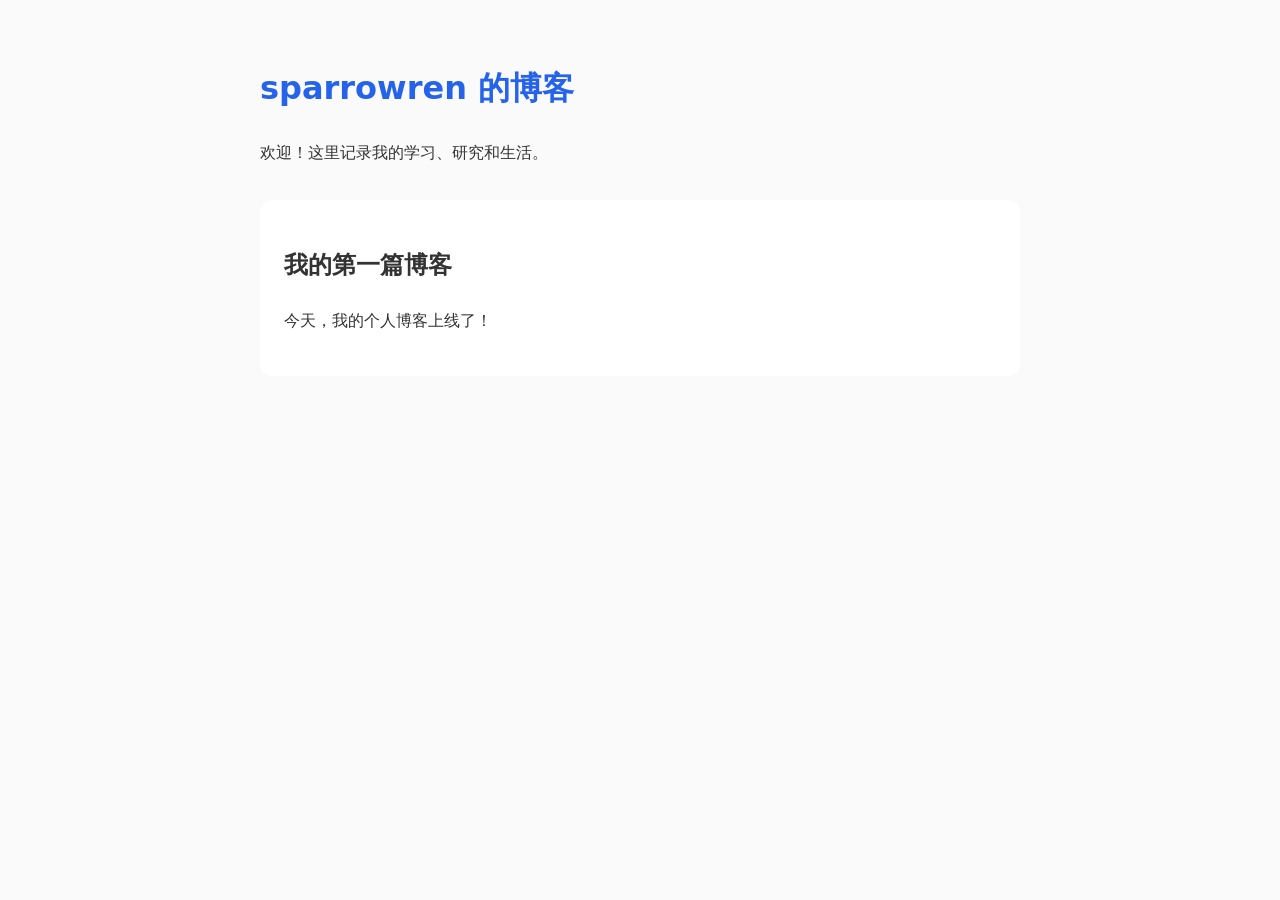
==== blog/index.html @ e263aaf0 "Add paper reading site: translations and original PDFs 把「拍卖」文件夹里的论文整理成一个论文精读站点：  - 首页列出全部论文，标注是否有中文译" ====
<!DOCTYPE html>
<html lang="zh-CN">
<head>
  <meta charset="UTF-8">
  <meta name="viewport" content="width=device-width, initial-scale=1">
  <title>sparrowren 的博客</title>
  <style>
    body {
      max-width: 760px;
      margin: 60px auto;
      padding: 0 24px;
      font-family: system-ui, sans-serif;
      line-height: 1.8;
      color: #333;
      background: #fafafa;
    }
    h1 { color: #2563eb; }
    article {
      margin-top: 32px;
      padding: 24px;
      background: white;
      border-radius: 12px;
    }
  </style>
</head>
<body>
  <h1>sparrowren 的博客</h1>
  <p>欢迎！这里记录我的学习、研究和生活。</p>

  <article>
    <h2>我的第一篇博客</h2>
    <p>今天，我的个人博客上线了！</p>
  </article>
</body>
</html>
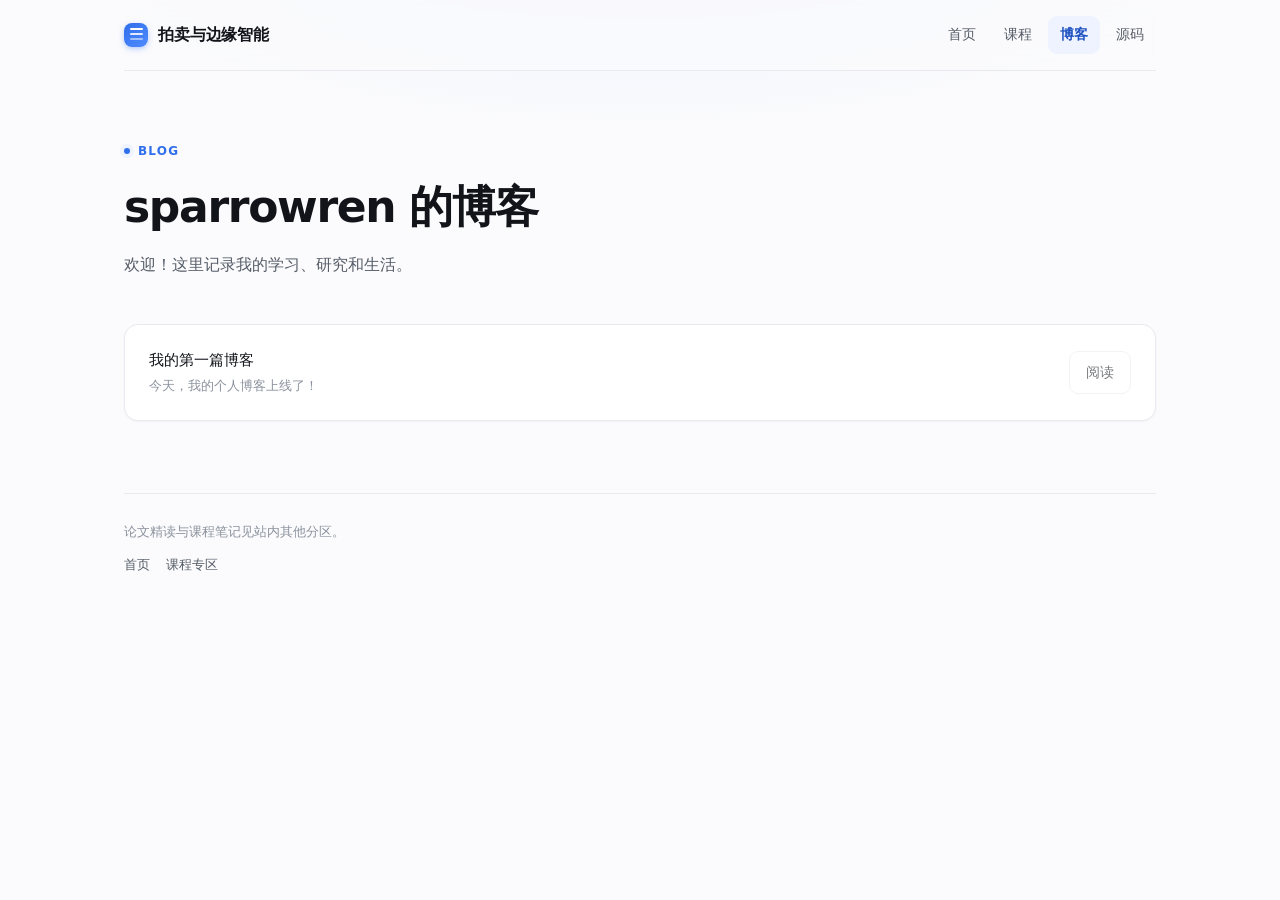
==== commit af265d77: "重构站点为 Astro + React，新增课程代码库与学习笔记 - 引入 Astro 5 + React 组件，构建输出纯静态 HTML - 论文页与 10 份原文 PDF 原样保留，未作任何改动 " ====
--- a/blog/index.html
+++ b/blog/index.html
@@ -1,35 +1,3 @@
-<!DOCTYPE html>
-<html lang="zh-CN">
-<head>
-  <meta charset="UTF-8">
-  <meta name="viewport" content="width=device-width, initial-scale=1">
-  <title>sparrowren 的博客</title>
-  <style>
-    body {
-      max-width: 760px;
-      margin: 60px auto;
-      padding: 0 24px;
-      font-family: system-ui, sans-serif;
-      line-height: 1.8;
-      color: #333;
-      background: #fafafa;
-    }
-    h1 { color: #2563eb; }
-    article {
-      margin-top: 32px;
-      padding: 24px;
-      background: white;
-      border-radius: 12px;
-    }
-  </style>
-</head>
-<body>
-  <h1>sparrowren 的博客</h1>
-  <p>欢迎！这里记录我的学习、研究和生活。</p>
-
-  <article>
-    <h2>我的第一篇博客</h2>
-    <p>今天，我的个人博客上线了！</p>
-  </article>
-</body>
-</html>
+<!DOCTYPE html><html lang="zh-CN"> <head><meta charset="utf-8"><meta name="viewport" content="width=device-width, initial-scale=1"><title>sparrowren 的博客</title><meta name="description" content="学习、研究与生活记录。"><link rel="canonical" href="https://sparrowren.github.io/blog/"><!-- Open Graph：分享到社交平台时带标题与摘要 --><meta property="og:type" content="website"><meta property="og:title" content="sparrowren 的博客"><meta property="og:description" content="学习、研究与生活记录。"><meta property="og:url" content="https://sparrowren.github.io/blog/"><meta name="twitter:card" content="summary"><link rel="icon" href="data:image/svg+xml,<svg xmlns='http://www.w3.org/2000/svg' viewBox='0 0 100 100'><defs><linearGradient id='g' x1='0' y1='0' x2='1' y2='1'><stop offset='0' stop-color='%232f6feb'/><stop offset='1' stop-color='%235b9bff'/></linearGradient></defs><rect width='100' height='100' rx='24' fill='url(%23g)'/><rect x='28' y='24' width='44' height='52' rx='6' fill='white'/><rect x='36' y='37' width='28' height='5' rx='2.5' fill='%232f6feb'/><rect x='36' y='48' width='28' height='5' rx='2.5' fill='%232f6feb'/><rect x='36' y='59' width='16' height='5' rx='2.5' fill='%232f6feb'/></svg>"><link rel="stylesheet" href="/_astro/index.DUmy4qHS.css"></head> <body> <div class="wrap">  <nav class="nav"><a class="brand" href="/"><span class="mark" aria-hidden="true"></span><span>拍卖与边缘智能</span></a><div class="nav-links"><a href="/">首页</a><a href="/courses/">课程</a><a href="/blog/" aria-current="page">博客</a><a href="https://github.com/sparrowren/sparrowren.github.io" target="_blank" rel="noopener">源码</a></div></nav> <header class="hero"> <div class="eyebrow">Blog</div> <h1>sparrowren 的博客</h1> <p class="sub">欢迎！这里记录我的学习、研究和生活。</p> </header> <div class="list"> <div class="row"> <div> <div class="t">我的第一篇博客</div> <div class="s">今天，我的个人博客上线了！</div> </div> <span class="btn go" aria-disabled="true">阅读</span> </div> </div> <footer>
+论文精读与课程笔记见站内其他分区。
+<div class="foot-links"> <a href="/">首页</a> <a href="/courses/">课程专区</a> </div> </footer>  </div> </body></html>
--- a/_astro/index.DUmy4qHS.css
+++ b/_astro/index.DUmy4qHS.css
@@ -0,0 +1 @@
+:root{--bg: #fbfbfd;--bg-tint: rgba(47, 111, 235, .1);--surface: #ffffff;--surface-2: #f5f7fa;--ink: #12141a;--ink-2: #565d68;--ink-3: #8b929d;--line: #e8eaf0;--line-2: #d5dae3;--accent: #2f6feb;--accent-2: #1b4fc0;--accent-soft: #eef3ff;--ok: #0e7d57;--ok-soft: #e7f6ef;--warn: #9a5608;--warn-soft: #fdf4e6;--sh-sm: 0 1px 2px rgba(18, 20, 26, .04);--sh-md: 0 4px 16px -6px rgba(18, 20, 26, .12);--sh-lg: 0 18px 40px -20px rgba(18, 20, 26, .28);--radius: 14px;--radius-sm: 9px;--maxw: 1080px}*{box-sizing:border-box}html{scroll-behavior:smooth;scroll-padding-top:84px;-webkit-text-size-adjust:100%}body{margin:0;color:var(--ink);background:var(--bg);background-image:radial-gradient(900px 380px at 50% -140px,var(--bg-tint),rgba(47,111,235,0) 72%);background-repeat:no-repeat;font:16px/1.7 system-ui,-apple-system,Segoe UI,Microsoft YaHei,PingFang SC,sans-serif;-webkit-font-smoothing:antialiased;text-rendering:optimizeLegibility}a{color:inherit}:where(a,button,input,[tabindex]):focus-visible{outline:2px solid var(--accent);outline-offset:2px;border-radius:4px}.wrap{max-width:var(--maxw);margin:0 auto;padding:0 24px 88px}.sr-only{position:absolute;width:1px;height:1px;padding:0;margin:-1px;overflow:hidden;clip:rect(0 0 0 0);white-space:nowrap;border:0}.nav{position:sticky;top:0;z-index:30;display:flex;align-items:center;justify-content:space-between;gap:16px;padding:16px 0;background:color-mix(in srgb,var(--bg) 82%,transparent);backdrop-filter:saturate(180%) blur(14px);-webkit-backdrop-filter:saturate(180%) blur(14px);border-bottom:1px solid var(--line)}.brand{display:flex;align-items:center;gap:10px;font-weight:620;letter-spacing:-.01em;text-decoration:none;white-space:nowrap}.brand .mark{width:24px;height:24px;border-radius:8px;background:linear-gradient(140deg,var(--accent),#4f8bff);position:relative;flex:none;box-shadow:0 2px 6px -1px #2f6feb73}.brand .mark:after{content:"";position:absolute;left:5.5px;right:5.5px;top:5.5px;height:2px;border-radius:2px;background:#fff;box-shadow:0 5px #ffffffd9,0 10px #ffffff80}.nav-links{display:flex;align-items:center;gap:4px}.nav-links a{color:var(--ink-2);text-decoration:none;font-size:14px;padding:7px 12px;border-radius:var(--radius-sm);transition:color .15s,background .15s}.nav-links a:hover{color:var(--accent);background:var(--accent-soft)}.nav-links a[aria-current=page]{color:var(--accent-2);font-weight:600;background:var(--accent-soft)}.hero{padding:64px 0 44px}.eyebrow{display:inline-flex;align-items:center;gap:8px;font-size:12px;font-weight:600;letter-spacing:.1em;color:var(--accent);text-transform:uppercase;margin-bottom:20px}.eyebrow:before{content:"";width:6px;height:6px;border-radius:50%;background:var(--accent);box-shadow:0 0 0 4px var(--accent-soft)}h1{font-size:clamp(30px,4.2vw,44px);line-height:1.18;margin:0 0 18px;letter-spacing:-.03em;font-weight:680;text-wrap:balance}.sub{color:var(--ink-2);font-size:16px;line-height:1.8;margin:0;max-width:660px;text-wrap:pretty}.stats{display:flex;gap:10px;flex-wrap:wrap;margin-top:32px}.stat{display:flex;align-items:baseline;gap:8px;background:var(--surface);border:1px solid var(--line);border-radius:12px;padding:12px 18px;font-size:12.5px;color:var(--ink-3);box-shadow:var(--sh-sm)}.stat b{font-size:20px;font-weight:660;color:var(--ink);letter-spacing:-.02em;font-variant-numeric:tabular-nums}.sec{display:flex;align-items:baseline;gap:11px;margin:60px 0 22px;padding-bottom:14px;border-bottom:1px solid var(--line)}.sec h2{font-size:17px;font-weight:660;margin:0;letter-spacing:-.012em}.sec .count{font-size:12.5px;color:var(--ink-3)}.grid{display:grid;grid-template-columns:repeat(2,minmax(0,1fr));gap:18px}.card{position:relative;display:flex;flex-direction:column;background:var(--surface);border:1px solid var(--line);border-radius:var(--radius);padding:26px 26px 24px;box-shadow:var(--sh-sm);transition:border-color .2s,box-shadow .2s,transform .2s}.card:hover{border-color:var(--line-2);transform:translateY(-3px);box-shadow:var(--sh-lg)}.card:before{content:"";position:absolute;inset:-1px -1px auto;height:3px;border-radius:var(--radius) var(--radius) 0 0;background:var(--card-accent, var(--accent));opacity:0;transition:opacity .2s}.card:hover:before{opacity:1}.card .idx{position:absolute;top:22px;right:24px;font-size:12px;font-weight:600;color:#c6ccd7;letter-spacing:.05em;font-variant-numeric:tabular-nums}.card h3{margin:0 0 9px;padding-right:38px;font-size:18.5px;line-height:1.45;font-weight:650;letter-spacing:-.014em;min-height:2.9em;text-wrap:pretty}.card .en{margin:0 0 15px;font-size:12.5px;line-height:1.55;color:var(--ink-3);min-height:3.2em;display:-webkit-box;-webkit-line-clamp:2;-webkit-box-orient:vertical;overflow:hidden}.card .meta{display:flex;gap:8px;flex-wrap:wrap;align-items:center;margin-bottom:15px}.venue{font-size:11.5px;font-weight:600;padding:3px 9px;border-radius:6px;background:var(--accent-soft);color:var(--accent-2)}.year{font-size:12px;color:var(--ink-3);font-variant-numeric:tabular-nums}.badge{font-size:11px;font-weight:600;padding:3px 9px;border-radius:6px}.badge.on{background:var(--ok-soft);color:var(--ok)}.badge.off{background:var(--warn-soft);color:var(--warn)}.badge.soon{background:var(--accent-soft);color:var(--accent-2)}.card p.desc{margin:0 0 16px;font-size:14px;line-height:1.75;color:var(--ink-2);min-height:5.2em;display:-webkit-box;-webkit-line-clamp:4;-webkit-box-orient:vertical;overflow:hidden}.cardstats{display:flex;gap:15px;flex-wrap:wrap;margin-bottom:15px;padding-bottom:14px;border-bottom:1px dashed var(--line)}.cardstats span{font-size:12px;color:var(--ink-3)}.cardstats b{color:var(--ink);font-weight:620;font-variant-numeric:tabular-nums}.tags{display:flex;gap:6px;flex-wrap:wrap;margin:0 0 20px}.tag{font-size:11.5px;padding:3px 9px;border-radius:99px;background:var(--surface-2);color:var(--ink-2);border:1px solid var(--line)}.btns{display:flex;gap:9px;flex-wrap:wrap;margin-top:auto}.btn{display:inline-flex;align-items:center;gap:6px;font-size:13.5px;font-weight:550;padding:9px 16px;border-radius:var(--radius-sm);text-decoration:none;border:1px solid var(--line);color:var(--ink);background:var(--surface);transition:background .15s,border-color .15s,color .15s,transform .15s}.btn:hover{background:var(--surface-2);border-color:var(--line-2)}.btn:active{transform:translateY(1px)}.btn.primary{background:var(--accent);border-color:var(--accent);color:#fff;box-shadow:0 2px 8px -2px #2f6feb80}.btn.primary:hover{background:var(--accent-2);border-color:var(--accent-2);color:#fff}.btn .arrow{opacity:.45}.btn[aria-disabled=true]{opacity:.55;cursor:not-allowed}.feats{display:grid;grid-template-columns:repeat(3,minmax(0,1fr));gap:1px;background:var(--line);border:1px solid var(--line);border-radius:var(--radius);overflow:hidden;margin-top:48px}.feat{background:var(--surface);padding:22px 24px 24px}.feat .ico{color:var(--accent);margin-bottom:12px;display:block}.feat b{display:block;font-size:14px;font-weight:620;margin-bottom:6px}.feat p{margin:0;font-size:12.5px;line-height:1.7;color:var(--ink-3)}.course-grid{display:grid;grid-template-columns:repeat(2,minmax(0,1fr));gap:18px}.course{position:relative;display:flex;flex-direction:column;background:var(--surface);border:1px solid var(--line);border-radius:var(--radius);padding:24px 26px;box-shadow:var(--sh-sm);transition:border-color .2s,box-shadow .2s,transform .2s}.course:hover{border-color:var(--line-2);transform:translateY(-3px);box-shadow:var(--sh-lg)}.course:after{content:"";position:absolute;left:0;top:22px;bottom:22px;width:3px;border-radius:0 3px 3px 0;background:linear-gradient(180deg,#f0a04b,#e2725b)}.course .cno{font-size:11.5px;font-weight:600;letter-spacing:.08em;color:#d2762f;text-transform:uppercase;margin-bottom:10px}.course h3{margin:0 0 6px;font-size:18px;font-weight:650;letter-spacing:-.014em;line-height:1.45}.course .csub{margin:0 0 14px;font-size:13px;color:var(--ink-3)}.course p.cdesc{margin:0 0 16px;font-size:13.5px;line-height:1.75;color:var(--ink-2);flex:1}.course .cmeta{display:flex;gap:14px;flex-wrap:wrap;font-size:12px;color:var(--ink-3);margin-bottom:16px;padding-top:14px;border-top:1px dashed var(--line)}.course .cmeta b{color:var(--ink);font-weight:620;font-variant-numeric:tabular-nums}.course-bar{display:flex;align-items:center;justify-content:space-between;gap:14px;flex-wrap:wrap;margin-bottom:18px}.filters{display:flex;gap:6px;flex-wrap:wrap;padding:4px;background:var(--surface-2);border:1px solid var(--line);border-radius:11px}.chip{display:inline-flex;align-items:center;gap:6px;font:inherit;font-size:13px;font-weight:550;color:var(--ink-2);background:transparent;border:1px solid transparent;border-radius:8px;padding:6px 12px;cursor:pointer;transition:background .15s,color .15s,box-shadow .15s}.chip:hover{color:var(--ink);background:var(--surface)}.chip[aria-pressed=true]{color:var(--accent-2);background:var(--surface);box-shadow:var(--sh-sm)}.chip-n{font-size:11px;font-variant-numeric:tabular-nums;color:var(--ink-3);background:var(--surface);border:1px solid var(--line);border-radius:99px;padding:0 6px;min-width:20px;text-align:center}.chip[aria-pressed=true] .chip-n{color:var(--accent-2);border-color:#c9dbfb}.empty{background:var(--surface);border:1px dashed var(--line-2);border-radius:var(--radius);padding:34px 24px;text-align:center;color:var(--ink-3);font-size:14px;margin:0}.course-top{display:flex;align-items:center;justify-content:space-between;gap:10px;margin-bottom:10px}.proj-list{display:flex;flex-direction:column;gap:18px}.proj{display:flex;background:var(--surface);border:1px solid var(--line);border-radius:var(--radius);box-shadow:var(--sh-sm);overflow:hidden;transition:border-color .2s,box-shadow .2s}.proj:hover{border-color:var(--line-2);box-shadow:var(--sh-md)}.proj-bar{width:4px;flex:none}.proj-body{flex:1;min-width:0;padding:24px 26px 22px}.proj-head{display:flex;align-items:flex-start;justify-content:space-between;gap:16px;margin-bottom:12px}.proj-head h3{margin:4px 0 5px;font-size:18px;font-weight:650;letter-spacing:-.014em;line-height:1.45}.proj-head .cno{font-size:11.5px;font-weight:600;letter-spacing:.06em;color:var(--ink-3);text-transform:uppercase}.file-count{flex:none;font-size:12px;color:var(--ink-3);background:var(--surface-2);border:1px solid var(--line);border-radius:99px;padding:4px 11px;font-variant-numeric:tabular-nums}.file-list{list-style:none;margin:16px 0 0;padding:0;border-top:1px solid var(--line)}.file-list li{border-bottom:1px solid var(--line)}.file-list li:last-child{border-bottom:none}.file-link{display:flex;align-items:center;gap:12px;padding:12px 2px;text-decoration:none;transition:background .15s}.file-link:hover{background:var(--surface-2)}.file-link:hover .file-main b{color:var(--accent)}.lang{flex:none;width:52px;font-size:10.5px;font-weight:650;text-align:center;border-radius:5px;padding:3px 0;letter-spacing:.02em}.lang-python{background:#fff4e0;color:#9a5b12}.lang-cpp{background:#e8f0fd;color:#1b4fc0}.lang-c{background:#eef1f4;color:#4a5560}.file-main{flex:1;min-width:0;display:flex;flex-direction:column;gap:2px}.file-main b{font-size:14px;font-weight:570;color:var(--ink);transition:color .15s}.file-desc{font-size:12.5px;color:var(--ink-3);line-height:1.6}.file-link .arrow{flex:none;color:var(--ink-3);font-size:13px;opacity:0;transition:opacity .15s,transform .15s}.file-link:hover .arrow{opacity:1;transform:translate(1px,-1px)}.list{background:var(--surface);border:1px solid var(--line);border-radius:var(--radius);padding:6px 24px;box-shadow:var(--sh-sm)}.row{display:flex;align-items:center;justify-content:space-between;gap:18px;padding:17px 0;border-bottom:1px solid var(--line);transition:background .15s}.row:last-child{border-bottom:none}.row .t{font-size:14.5px;font-weight:550}.row .s{font-size:12.5px;color:var(--ink-3);margin-top:3px}.row .go{flex:none}.notice{display:flex;gap:12px;align-items:flex-start;background:var(--accent-soft);border:1px solid #d3e0fb;border-radius:12px;padding:14px 18px;font-size:13px;line-height:1.7;color:var(--accent-2);margin-top:20px}.notice svg{flex:none;margin-top:2px}footer{margin-top:72px;padding-top:26px;border-top:1px solid var(--line);font-size:12.5px;color:var(--ink-3);line-height:1.9}.foot-links{display:flex;gap:16px;flex-wrap:wrap;margin-top:10px}.foot-links a{color:var(--ink-2);text-decoration:none}.foot-links a:hover{color:var(--accent)}@media(max-width:860px){.grid,.course-grid{grid-template-columns:minmax(0,1fr)}.feats{grid-template-columns:1fr}}@media(max-width:600px){.wrap{padding:0 16px 60px}.hero{padding:40px 0 30px}.sec{margin:44px 0 18px}.card,.course{padding:22px 20px}.list{padding:4px 16px}.nav-links{gap:2px}.nav-links a{padding:6px 9px;font-size:13px}.feats{margin-top:34px}.feat{padding:18px 18px 20px}.card h3,.card .en,.card p.desc{min-height:0}.card .en,.card p.desc{display:block;-webkit-line-clamp:unset;overflow:visible}.brand span:not(.mark){display:none}}@media(prefers-reduced-motion:reduce){*{transition:none!important;animation:none!important}html{scroll-behavior:auto}}
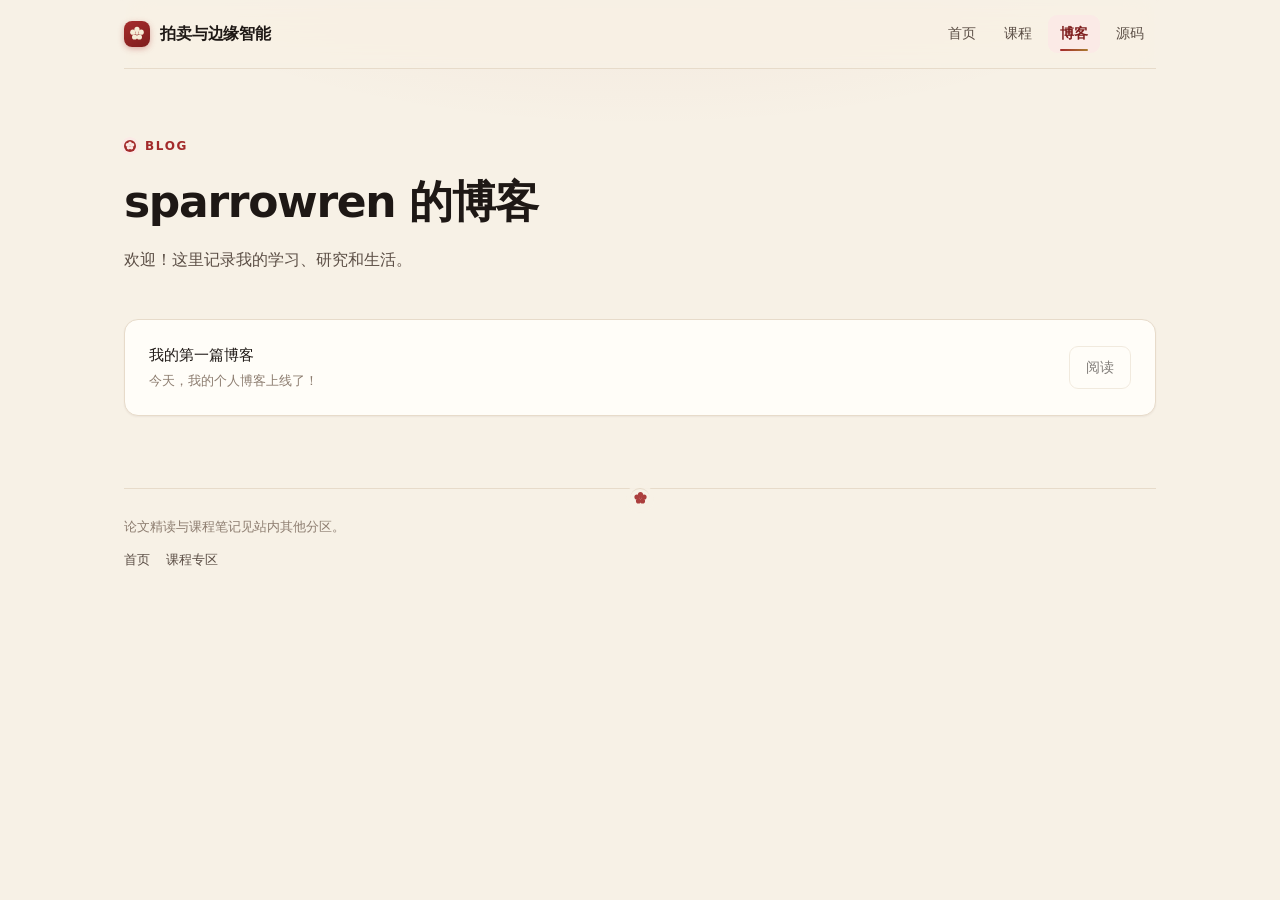
==== commit 25023d67: "主题改为往生堂符纸配色：宣纸底、绛红主色、古铜金点缀，梅花纹样作为装饰" ====
--- a/blog/index.html
+++ b/blog/index.html
@@ -1,3 +1,3 @@
-<!DOCTYPE html><html lang="zh-CN"> <head><meta charset="utf-8"><meta name="viewport" content="width=device-width, initial-scale=1"><title>sparrowren 的博客</title><meta name="description" content="学习、研究与生活记录。"><link rel="canonical" href="https://sparrowren.github.io/blog/"><!-- Open Graph：分享到社交平台时带标题与摘要 --><meta property="og:type" content="website"><meta property="og:title" content="sparrowren 的博客"><meta property="og:description" content="学习、研究与生活记录。"><meta property="og:url" content="https://sparrowren.github.io/blog/"><meta name="twitter:card" content="summary"><link rel="icon" href="data:image/svg+xml,<svg xmlns='http://www.w3.org/2000/svg' viewBox='0 0 100 100'><defs><linearGradient id='g' x1='0' y1='0' x2='1' y2='1'><stop offset='0' stop-color='%232f6feb'/><stop offset='1' stop-color='%235b9bff'/></linearGradient></defs><rect width='100' height='100' rx='24' fill='url(%23g)'/><rect x='28' y='24' width='44' height='52' rx='6' fill='white'/><rect x='36' y='37' width='28' height='5' rx='2.5' fill='%232f6feb'/><rect x='36' y='48' width='28' height='5' rx='2.5' fill='%232f6feb'/><rect x='36' y='59' width='16' height='5' rx='2.5' fill='%232f6feb'/></svg>"><link rel="stylesheet" href="/_astro/index.DUmy4qHS.css"></head> <body> <div class="wrap">  <nav class="nav"><a class="brand" href="/"><span class="mark" aria-hidden="true"></span><span>拍卖与边缘智能</span></a><div class="nav-links"><a href="/">首页</a><a href="/courses/">课程</a><a href="/blog/" aria-current="page">博客</a><a href="https://github.com/sparrowren/sparrowren.github.io" target="_blank" rel="noopener">源码</a></div></nav> <header class="hero"> <div class="eyebrow">Blog</div> <h1>sparrowren 的博客</h1> <p class="sub">欢迎！这里记录我的学习、研究和生活。</p> </header> <div class="list"> <div class="row"> <div> <div class="t">我的第一篇博客</div> <div class="s">今天，我的个人博客上线了！</div> </div> <span class="btn go" aria-disabled="true">阅读</span> </div> </div> <footer>
+<!DOCTYPE html><html lang="zh-CN"> <head><meta charset="utf-8"><meta name="viewport" content="width=device-width, initial-scale=1"><title>sparrowren 的博客</title><meta name="description" content="学习、研究与生活记录。"><link rel="canonical" href="https://sparrowren.github.io/blog/"><!-- Open Graph：分享到社交平台时带标题与摘要 --><meta property="og:type" content="website"><meta property="og:title" content="sparrowren 的博客"><meta property="og:description" content="学习、研究与生活记录。"><meta property="og:url" content="https://sparrowren.github.io/blog/"><meta name="twitter:card" content="summary"><!-- 站点图标：符纸底 + 绛红五瓣梅 --><link rel="icon" href="data:image/svg+xml,<svg xmlns='http://www.w3.org/2000/svg' viewBox='0 0 100 100'><defs><linearGradient id='g' x1='0' y1='0' x2='1' y2='1'><stop offset='0' stop-color='%23a32b2b'/><stop offset='1' stop-color='%237e1d1d'/></linearGradient></defs><rect width='100' height='100' rx='22' fill='url(%23g)'/><g fill='%23f6ecd6'><circle cx='50' cy='28' r='11'/><circle cx='70' cy='41' r='11'/><circle cx='62' cy='63' r='11'/><circle cx='38' cy='63' r='11'/><circle cx='30' cy='41' r='11'/></g><circle cx='50' cy='46' r='7' fill='%23a97c2f'/></svg>"><link rel="stylesheet" href="/_astro/index.KiD_cvS0.css"></head> <body> <div class="wrap">  <nav class="nav"><a class="brand" href="/"><span class="mark" aria-hidden="true"></span><span>拍卖与边缘智能</span></a><div class="nav-links"><a href="/">首页</a><a href="/courses/">课程</a><a href="/blog/" aria-current="page">博客</a><a href="https://github.com/sparrowren/sparrowren.github.io" target="_blank" rel="noopener">源码</a></div></nav> <header class="hero"> <div class="eyebrow">Blog</div> <h1>sparrowren 的博客</h1> <p class="sub">欢迎！这里记录我的学习、研究和生活。</p> </header> <div class="list"> <div class="row"> <div> <div class="t">我的第一篇博客</div> <div class="s">今天，我的个人博客上线了！</div> </div> <span class="btn go" aria-disabled="true">阅读</span> </div> </div> <footer>
 论文精读与课程笔记见站内其他分区。
 <div class="foot-links"> <a href="/">首页</a> <a href="/courses/">课程专区</a> </div> </footer>  </div> </body></html>
--- a/_astro/index.KiD_cvS0.css
+++ b/_astro/index.KiD_cvS0.css
@@ -0,0 +1 @@
+:root{--bg: #f7f1e6;--bg-tint: rgba(163, 43, 43, .09);--surface: #fffdf8;--surface-2: #f2e9da;--ink: #1e1815;--ink-2: #5b4e45;--ink-3: #8d7d70;--line: #e7dbca;--line-2: #d4c4ac;--accent: #a32b2b;--accent-2: #7e1d1d;--accent-soft: #fbeae6;--gold: #a97c2f;--gold-2: #8a6222;--gold-soft: #f6ecd6;--ok: #3d7a4f;--ok-soft: #e9f2e9;--warn: #9c5c1c;--warn-soft: #faf0de;--sh-sm: 0 1px 2px rgba(60, 40, 30, .06);--sh-md: 0 4px 16px -6px rgba(60, 40, 30, .16);--sh-lg: 0 18px 40px -20px rgba(50, 30, 22, .32);--radius: 14px;--radius-sm: 9px;--maxw: 1080px}*{box-sizing:border-box}html{scroll-behavior:smooth;scroll-padding-top:84px;-webkit-text-size-adjust:100%}body{margin:0;color:var(--ink);background:var(--bg);background-image:radial-gradient(900px 400px at 50% -160px,var(--bg-tint),rgba(163,43,43,0) 72%);background-repeat:no-repeat;font:16px/1.7 system-ui,-apple-system,Segoe UI,Microsoft YaHei,PingFang SC,sans-serif;-webkit-font-smoothing:antialiased;text-rendering:optimizeLegibility}a{color:inherit}:where(a,button,input,[tabindex]):focus-visible{outline:2px solid var(--accent);outline-offset:2px;border-radius:4px}.wrap{max-width:var(--maxw);margin:0 auto;padding:0 24px 88px}.sr-only{position:absolute;width:1px;height:1px;padding:0;margin:-1px;overflow:hidden;clip:rect(0 0 0 0);white-space:nowrap;border:0}.nav{position:sticky;top:0;z-index:30;display:flex;align-items:center;justify-content:space-between;gap:16px;padding:15px 0;background:color-mix(in srgb,var(--bg) 84%,transparent);backdrop-filter:saturate(180%) blur(14px);-webkit-backdrop-filter:saturate(180%) blur(14px);border-bottom:1px solid var(--line)}.brand{display:flex;align-items:center;gap:10px;font-weight:640;letter-spacing:-.01em;text-decoration:none;white-space:nowrap}.brand .mark{width:26px;height:26px;border-radius:8px;position:relative;flex:none;box-shadow:0 2px 7px -1px #a32b2b73;background-image:url("data:image/svg+xml,%3Csvg xmlns='http://www.w3.org/2000/svg' viewBox='0 0 100 100'%3E%3Cg fill='%23f6ecd6'%3E%3Ccircle cx='50' cy='27' r='13'/%3E%3Ccircle cx='71' cy='41' r='13'/%3E%3Ccircle cx='62' cy='65' r='13'/%3E%3Ccircle cx='38' cy='65' r='13'/%3E%3Ccircle cx='29' cy='41' r='13'/%3E%3C/g%3E%3Ccircle cx='50' cy='46' r='8' fill='%23f6ecd6'/%3E%3C/svg%3E"),linear-gradient(150deg,var(--accent) 8%,var(--accent-2) 100%);background-repeat:no-repeat;background-size:78% 78%,auto;background-position:center,0 0}.nav-links{display:flex;align-items:center;gap:4px}.nav-links a{position:relative;color:var(--ink-2);text-decoration:none;font-size:14px;padding:7px 12px;border-radius:var(--radius-sm);transition:color .15s,background .15s}.nav-links a:hover{color:var(--accent);background:var(--accent-soft)}.nav-links a[aria-current=page]{color:var(--accent-2);font-weight:640;background:var(--accent-soft)}.nav-links a:after{content:"";position:absolute;left:12px;right:12px;bottom:2px;height:2px;border-radius:2px;background:linear-gradient(90deg,var(--accent),var(--gold));transform:scaleX(0);transform-origin:center;transition:transform .18s ease}.nav-links a:hover:after,.nav-links a[aria-current=page]:after{transform:scaleX(1)}.hero{padding:64px 0 44px}.eyebrow{display:inline-flex;align-items:center;gap:9px;font-size:12px;font-weight:640;letter-spacing:.14em;color:var(--accent);text-transform:uppercase;margin-bottom:20px}.eyebrow:before{content:"";width:12px;height:12px;flex:none;border-radius:50%;background:var(--accent);background-image:url("data:image/svg+xml,%3Csvg xmlns='http://www.w3.org/2000/svg' viewBox='0 0 100 100'%3E%3Cg fill='%23fbeae6'%3E%3Ccircle cx='50' cy='27' r='15'/%3E%3Ccircle cx='71' cy='41' r='15'/%3E%3Ccircle cx='62' cy='65' r='15'/%3E%3Ccircle cx='38' cy='65' r='15'/%3E%3Ccircle cx='29' cy='41' r='15'/%3E%3C/g%3E%3Ccircle cx='50' cy='46' r='9' fill='%23fbeae6'/%3E%3C/svg%3E");background-repeat:no-repeat;background-size:100% 100%;box-shadow:0 0 0 3px var(--accent-soft)}h1{font-size:clamp(30px,4.2vw,44px);line-height:1.18;margin:0 0 18px;letter-spacing:-.03em;font-weight:680;text-wrap:balance}.sub{color:var(--ink-2);font-size:16px;line-height:1.8;margin:0;max-width:660px;text-wrap:pretty}.stats{display:flex;gap:10px;flex-wrap:wrap;margin-top:32px}.stat{display:flex;align-items:baseline;gap:8px;background:var(--surface);border:1px solid var(--line);border-radius:12px;padding:12px 18px;font-size:12.5px;color:var(--ink-3);box-shadow:var(--sh-sm)}.stat b{font-size:20px;font-weight:660;color:var(--ink);letter-spacing:-.02em;font-variant-numeric:tabular-nums}.sec{display:flex;align-items:baseline;gap:11px;margin:60px 0 22px;padding-bottom:14px;border-bottom:1px solid var(--line);position:relative}.sec:after{content:"";position:absolute;left:0;bottom:-1px;width:46px;height:2px;border-radius:2px;background:linear-gradient(90deg,var(--accent),var(--gold))}.sec h2{font-size:17px;font-weight:660;margin:0;letter-spacing:-.012em}.sec .count{font-size:12.5px;color:var(--ink-3)}.grid{display:grid;grid-template-columns:repeat(2,minmax(0,1fr));gap:18px}.card{position:relative;display:flex;flex-direction:column;background:var(--surface);border:1px solid var(--line);border-radius:var(--radius);padding:26px 26px 24px;box-shadow:var(--sh-sm);transition:border-color .2s,box-shadow .2s,transform .2s}.card:hover{border-color:var(--line-2);transform:translateY(-3px);box-shadow:var(--sh-lg)}.card:before{content:"";position:absolute;inset:-1px -1px auto;height:3px;border-radius:var(--radius) var(--radius) 0 0;background:var(--card-accent, var(--accent));opacity:0;transition:opacity .2s}.card:hover:before{opacity:1}.card .idx{position:absolute;top:22px;right:24px;font-size:12px;font-weight:600;color:#c6ccd7;letter-spacing:.05em;font-variant-numeric:tabular-nums}.card h3{margin:0 0 9px;padding-right:38px;font-size:18.5px;line-height:1.45;font-weight:650;letter-spacing:-.014em;min-height:2.9em;text-wrap:pretty}.card .en{margin:0 0 15px;font-size:12.5px;line-height:1.55;color:var(--ink-3);min-height:3.2em;display:-webkit-box;-webkit-line-clamp:2;-webkit-box-orient:vertical;overflow:hidden}.card .meta{display:flex;gap:8px;flex-wrap:wrap;align-items:center;margin-bottom:15px}.badge{font-size:11px;font-weight:640;padding:3px 9px;border-radius:6px}.badge.on{background:var(--accent-soft);color:var(--accent-2)}.badge.off{background:var(--warn-soft);color:var(--warn)}.badge.soon{background:var(--gold-soft);color:var(--gold-2)}.venue{font-size:11.5px;font-weight:640;padding:3px 9px;border-radius:6px;background:var(--gold-soft);color:var(--gold-2)}.year{font-size:12px;color:var(--ink-3);font-variant-numeric:tabular-nums}.card p.desc{margin:0 0 16px;font-size:14px;line-height:1.75;color:var(--ink-2);min-height:5.2em;display:-webkit-box;-webkit-line-clamp:4;-webkit-box-orient:vertical;overflow:hidden}.cardstats{display:flex;gap:15px;flex-wrap:wrap;margin-bottom:15px;padding-bottom:14px;border-bottom:1px dashed var(--line)}.cardstats span{font-size:12px;color:var(--ink-3)}.cardstats b{color:var(--ink);font-weight:620;font-variant-numeric:tabular-nums}.tags{display:flex;gap:6px;flex-wrap:wrap;margin:0 0 20px}.tag{font-size:11.5px;padding:3px 9px;border-radius:99px;background:var(--surface-2);color:var(--ink-2);border:1px solid var(--line)}.btns{display:flex;gap:9px;flex-wrap:wrap;margin-top:auto}.btn{display:inline-flex;align-items:center;gap:6px;font-size:13.5px;font-weight:550;padding:9px 16px;border-radius:var(--radius-sm);text-decoration:none;border:1px solid var(--line);color:var(--ink);background:var(--surface);transition:background .15s,border-color .15s,color .15s,transform .15s}.btn:hover{background:var(--surface-2);border-color:var(--line-2)}.btn:active{transform:translateY(1px)}.btn.primary{background:var(--accent);border-color:var(--accent);color:#fff;box-shadow:0 2px 8px -2px #a32b2b73}.btn.primary:hover{background:var(--accent-2);border-color:var(--accent-2);color:#fff}.btn .arrow{opacity:.45}.btn[aria-disabled=true]{opacity:.55;cursor:not-allowed}.feats{display:grid;grid-template-columns:repeat(3,minmax(0,1fr));gap:1px;background:var(--line);border:1px solid var(--line);border-radius:var(--radius);overflow:hidden;margin-top:48px}.feat{background:var(--surface);padding:22px 24px 24px}.feat .ico{color:var(--accent);margin-bottom:12px;display:block}.feat b{display:block;font-size:14px;font-weight:620;margin-bottom:6px}.feat p{margin:0;font-size:12.5px;line-height:1.7;color:var(--ink-3)}.course-grid{display:grid;grid-template-columns:repeat(2,minmax(0,1fr));gap:18px}.course{position:relative;display:flex;flex-direction:column;background:var(--surface);border:1px solid var(--line);border-radius:var(--radius);padding:24px 26px;box-shadow:var(--sh-sm);transition:border-color .2s,box-shadow .2s,transform .2s}.course:hover{border-color:var(--line-2);transform:translateY(-3px);box-shadow:var(--sh-lg)}.course:after{content:"";position:absolute;left:0;top:22px;bottom:22px;width:3px;border-radius:0 3px 3px 0;background:linear-gradient(180deg,var(--gold),#8a6222)}.course .cno{font-size:11.5px;font-weight:660;letter-spacing:.08em;color:var(--gold-2);text-transform:uppercase;margin-bottom:10px}.course h3{margin:0 0 6px;font-size:18px;font-weight:650;letter-spacing:-.014em;line-height:1.45}.course .csub{margin:0 0 14px;font-size:13px;color:var(--ink-3)}.course p.cdesc{margin:0 0 16px;font-size:13.5px;line-height:1.75;color:var(--ink-2);flex:1}.course .cmeta{display:flex;gap:14px;flex-wrap:wrap;font-size:12px;color:var(--ink-3);margin-bottom:16px;padding-top:14px;border-top:1px dashed var(--line)}.course .cmeta b{color:var(--ink);font-weight:620;font-variant-numeric:tabular-nums}.course-bar{display:flex;align-items:center;justify-content:space-between;gap:14px;flex-wrap:wrap;margin-bottom:18px}.filters{display:flex;gap:6px;flex-wrap:wrap;padding:4px;background:var(--surface-2);border:1px solid var(--line);border-radius:11px}.chip{display:inline-flex;align-items:center;gap:6px;font:inherit;font-size:13px;font-weight:550;color:var(--ink-2);background:transparent;border:1px solid transparent;border-radius:8px;padding:6px 12px;cursor:pointer;transition:background .15s,color .15s,box-shadow .15s}.chip:hover{color:var(--ink);background:var(--surface)}.chip[aria-pressed=true]{color:var(--accent-2);background:var(--surface);box-shadow:var(--sh-sm)}.chip-n{font-size:11px;font-variant-numeric:tabular-nums;color:var(--ink-3);background:var(--surface);border:1px solid var(--line);border-radius:99px;padding:0 6px;min-width:20px;text-align:center}.chip[aria-pressed=true] .chip-n{color:var(--accent-2);border-color:#c9dbfb}.empty{background:var(--surface);border:1px dashed var(--line-2);border-radius:var(--radius);padding:34px 24px;text-align:center;color:var(--ink-3);font-size:14px;margin:0}.course-top{display:flex;align-items:center;justify-content:space-between;gap:10px;margin-bottom:10px}.proj-list{display:flex;flex-direction:column;gap:18px}.proj{display:flex;background:var(--surface);border:1px solid var(--line);border-radius:var(--radius);box-shadow:var(--sh-sm);overflow:hidden;transition:border-color .2s,box-shadow .2s}.proj:hover{border-color:var(--line-2);box-shadow:var(--sh-md)}.proj-bar{width:4px;flex:none}.proj-body{flex:1;min-width:0;padding:24px 26px 22px}.proj-head{display:flex;align-items:flex-start;justify-content:space-between;gap:16px;margin-bottom:12px}.proj-head h3{margin:4px 0 5px;font-size:18px;font-weight:650;letter-spacing:-.014em;line-height:1.45}.proj-head .cno{font-size:11.5px;font-weight:600;letter-spacing:.06em;color:var(--ink-3);text-transform:uppercase}.file-count{flex:none;font-size:12px;color:var(--ink-3);background:var(--surface-2);border:1px solid var(--line);border-radius:99px;padding:4px 11px;font-variant-numeric:tabular-nums}.file-list{list-style:none;margin:16px 0 0;padding:0;border-top:1px solid var(--line)}.file-list li{border-bottom:1px solid var(--line)}.file-list li:last-child{border-bottom:none}.file-link{display:flex;align-items:center;gap:12px;padding:12px 2px;text-decoration:none;transition:background .15s}.file-link:hover{background:var(--surface-2)}.file-link:hover .file-main b{color:var(--accent)}.lang{flex:none;width:52px;font-size:10.5px;font-weight:650;text-align:center;border-radius:5px;padding:3px 0;letter-spacing:.02em}.lang-python{background:#fff4e0;color:#9a5b12}.lang-cpp{background:#f6e6dc;color:#8a4a2a}.lang-c{background:#f1ece4;color:#5b4e45}.file-main{flex:1;min-width:0;display:flex;flex-direction:column;gap:2px}.file-main b{font-size:14px;font-weight:570;color:var(--ink);transition:color .15s}.file-desc{font-size:12.5px;color:var(--ink-3);line-height:1.6}.file-link .arrow{flex:none;color:var(--ink-3);font-size:13px;opacity:0;transition:opacity .15s,transform .15s}.file-link:hover .arrow{opacity:1;transform:translate(1px,-1px)}.list{background:var(--surface);border:1px solid var(--line);border-radius:var(--radius);padding:6px 24px;box-shadow:var(--sh-sm)}.row{display:flex;align-items:center;justify-content:space-between;gap:18px;padding:17px 0;border-bottom:1px solid var(--line);transition:background .15s}.row:last-child{border-bottom:none}.row .t{font-size:14.5px;font-weight:550}.row .s{font-size:12.5px;color:var(--ink-3);margin-top:3px}.row .go{flex:none}.notice{display:flex;gap:12px;align-items:flex-start;background:var(--gold-soft);border:1px solid #e3d3ae;border-radius:12px;padding:14px 18px;font-size:13px;line-height:1.7;color:var(--gold-2);margin-top:20px}.notice svg{flex:none;margin-top:2px}footer{position:relative;margin-top:72px;padding-top:26px;border-top:1px solid var(--line);font-size:12.5px;color:var(--ink-3);line-height:1.9}footer:before{content:"";position:absolute;top:-1px;left:50%;transform:translate(-50%);width:20px;height:20px;border-radius:50%;background:var(--bg);border-top:1px solid var(--line);background-image:url("data:image/svg+xml,%3Csvg xmlns='http://www.w3.org/2000/svg' viewBox='0 0 100 100'%3E%3Cg fill='%23a32b2b'%3E%3Ccircle cx='50' cy='27' r='15'/%3E%3Ccircle cx='71' cy='41' r='15'/%3E%3Ccircle cx='62' cy='65' r='15'/%3E%3Ccircle cx='38' cy='65' r='15'/%3E%3Ccircle cx='29' cy='41' r='15'/%3E%3C/g%3E%3Ccircle cx='50' cy='46' r='9' fill='%23a32b2b'/%3E%3C/svg%3E");background-repeat:no-repeat;background-size:84% 84%;background-position:center;box-shadow:0 0 0 4px var(--bg);opacity:.9}.foot-links{display:flex;gap:16px;flex-wrap:wrap;margin-top:10px}.foot-links a{color:var(--ink-2);text-decoration:none}.foot-links a:hover{color:var(--accent)}.hero2{position:relative;display:grid;grid-template-columns:minmax(0,1.08fr) minmax(0,.92fr);gap:56px;align-items:center;padding:76px 0 56px}.hero2:before{content:"";position:absolute;inset:-40px -24px auto;height:460px;z-index:-1;background-image:linear-gradient(var(--line) 1px,transparent 1px),linear-gradient(90deg,var(--line) 1px,transparent 1px);background-size:46px 46px;mask-image:radial-gradient(115% 88% at 22% 0%,#000 22%,transparent 76%);-webkit-mask-image:radial-gradient(115% 88% at 22% 0%,#000 22%,transparent 76%);opacity:.7;pointer-events:none}.hero2:after{content:"";position:absolute;top:4px;right:6px;width:200px;height:200px;z-index:-1;pointer-events:none;opacity:.085;background:url("data:image/svg+xml,%3Csvg xmlns='http://www.w3.org/2000/svg' viewBox='0 0 100 100'%3E%3Cg fill='%237e1d1d'%3E%3Ccircle cx='50' cy='26' r='14'/%3E%3Ccircle cx='72' cy='41' r='14'/%3E%3Ccircle cx='62' cy='66' r='14'/%3E%3Ccircle cx='38' cy='66' r='14'/%3E%3Ccircle cx='28' cy='41' r='14'/%3E%3C/g%3E%3Ccircle cx='50' cy='46' r='8' fill='%237e1d1d'/%3E%3C/svg%3E") no-repeat center / contain}.hero2 .eyebrow{margin-bottom:18px}.hero2 h1{font-size:clamp(32px,4.6vw,50px);margin-bottom:20px}.grad{background:linear-gradient(96deg,var(--accent) 6%,var(--gold) 96%);-webkit-background-clip:text;background-clip:text;color:transparent}.hero2 .sub{max-width:600px;font-size:16.5px;margin-bottom:28px}.cta-row{display:flex;gap:12px;flex-wrap:wrap;margin-bottom:34px}.btn.lg{font-size:14.5px;font-weight:600;padding:12px 22px;border-radius:11px}.btn.ghost{background:transparent;border-color:var(--line-2);color:var(--ink)}.btn.ghost:hover{background:var(--surface);border-color:var(--accent);color:var(--accent)}.hero2 .stats{display:grid;grid-template-columns:repeat(4,minmax(0,1fr));gap:0;margin-top:0;background:var(--surface);border:1px solid var(--line);border-radius:var(--radius);box-shadow:var(--sh-sm);overflow:hidden}.hero2 .stat{flex-direction:column;align-items:flex-start;gap:2px;background:transparent;border:none;border-radius:0;box-shadow:none;padding:16px 18px;font-size:12px}.hero2 .stat+.stat{border-left:1px solid var(--line)}.hero2 .stat b{font-size:23px}.spotlight{position:relative;background:var(--surface);border:1px solid var(--line-2);border-radius:18px;padding:24px 26px 26px;box-shadow:var(--sh-lg);overflow:hidden;transition:transform .25s,box-shadow .25s}.spotlight:hover{transform:translateY(-4px)}.spotlight:after{content:"";position:absolute;inset:0 0 auto;height:4px;background:linear-gradient(92deg,var(--accent) 10%,var(--gold) 90%)}.duo{display:grid;grid-template-columns:1fr 1fr;gap:10px;margin:16px 0 18px}.duo div{border:1px solid var(--line);border-radius:10px;padding:11px 12px;background:var(--surface-2)}.duo div:last-child{background:var(--accent-soft);border-color:#eccfc8}.duo span{display:block;font-size:10.5px;font-weight:700;letter-spacing:.08em;color:var(--ink-3);margin-bottom:7px;text-transform:uppercase}.duo div:last-child span{color:var(--accent-2)}.duo i{display:block;height:4px;border-radius:3px;background:var(--line-2);margin-bottom:6px}.duo div:last-child i{background:#dfb3a9}.duo i:nth-child(3){width:72%}.duo i:nth-child(4){width:88%}.duo i:nth-child(5){width:54%;margin-bottom:0}.spotlight .meta{display:flex;gap:8px;flex-wrap:wrap;align-items:center;margin-bottom:14px}.spotlight h3{margin:0 0 8px;font-size:17px;line-height:1.5;font-weight:650;letter-spacing:-.014em;text-wrap:pretty}.spotlight .en{margin:0 0 12px;font-size:12px;line-height:1.55;color:var(--ink-3)}.spotlight .kv{display:flex;gap:16px;flex-wrap:wrap;font-size:12px;color:var(--ink-3);margin-bottom:18px}.spotlight .kv b{color:var(--ink);font-weight:620;font-variant-numeric:tabular-nums}.sec .num{display:inline-grid;place-items:center;width:24px;height:24px;flex:none;border-radius:8px;background:var(--gold-soft);color:var(--accent-2);border:1px solid #e3d3ae;font-size:12px;font-weight:700;font-variant-numeric:tabular-nums;align-self:center}.door{position:relative;display:flex;flex-direction:column;overflow:hidden}.door:before{opacity:1;height:3px}.door .ico-lg{display:grid;place-items:center;width:42px;height:42px;border-radius:12px;margin-bottom:16px;background:var(--accent-soft);color:var(--accent)}.door.warm .ico-lg{background:var(--gold-soft);color:var(--gold-2)}.door .en{min-height:0;-webkit-line-clamp:1;margin-bottom:13px}.door h3{min-height:0;padding-right:26px}.door p.desc{min-height:0;-webkit-line-clamp:3;margin-bottom:18px}.door .go{position:absolute;top:22px;right:24px;color:var(--line-2);font-size:18px;transition:transform .22s,color .22s}.door:hover .go{transform:translate(4px);color:var(--accent)}.row .t{display:flex;align-items:baseline;gap:9px;flex-wrap:wrap}.row .t em{font-style:normal;font-size:11px;font-weight:700;letter-spacing:.04em;color:var(--accent-2);background:var(--accent-soft);padding:2px 7px;border-radius:5px}.cta-band{position:relative;margin-top:64px;border-radius:18px;padding:40px 44px;background:linear-gradient(126deg,#7e1d1d,#a32b2b 38%,#5c2a22 74%,#3d1f1c);color:#fff;box-shadow:var(--sh-lg);overflow:hidden}.cta-band:after{content:"";position:absolute;top:-30px;right:-18px;width:176px;height:176px;pointer-events:none;opacity:.15;background:url("data:image/svg+xml,%3Csvg xmlns='http://www.w3.org/2000/svg' viewBox='0 0 100 100'%3E%3Cg fill='%23f6ecd6'%3E%3Ccircle cx='50' cy='26' r='14'/%3E%3Ccircle cx='72' cy='41' r='14'/%3E%3Ccircle cx='62' cy='66' r='14'/%3E%3Ccircle cx='38' cy='66' r='14'/%3E%3Ccircle cx='28' cy='41' r='14'/%3E%3C/g%3E%3Ccircle cx='50' cy='46' r='8' fill='%23f6ecd6'/%3E%3C/svg%3E") no-repeat center / contain}.cta-band h2{margin:0 0 10px;font-size:23px;font-weight:660;letter-spacing:-.02em}.cta-band p{margin:0 0 22px;font-size:14px;line-height:1.75;color:#fff5ebd9;max-width:560px;position:relative}.cta-band .btns{margin-top:0;position:relative}.cta-band .btn{background:#fff5eb21;border-color:#f6ecd657;color:#fff;backdrop-filter:blur(6px)}.cta-band .btn:hover{background:#fff5eb3d;border-color:#f6ecd699}.cta-band .btn.solid{background:#f6ecd6;border-color:#f6ecd6;color:var(--accent-2);font-weight:620}.cta-band .btn.solid:hover{background:#fff;border-color:#fff;color:var(--accent-2)}@media(max-width:860px){.grid,.course-grid{grid-template-columns:minmax(0,1fr)}.feats{grid-template-columns:1fr}.hero2{grid-template-columns:minmax(0,1fr);gap:36px;padding:52px 0 40px}.hero2 .stats{grid-template-columns:repeat(2,minmax(0,1fr))}.hero2 .stat:nth-child(3){border-left:none}.hero2 .stat:nth-child(n+3){border-top:1px solid var(--line)}.cta-band{padding:32px 28px}}@media(max-width:600px){.wrap{padding:0 16px 60px}.hero{padding:40px 0 30px}.hero2{padding:40px 0 32px}.sec{margin:44px 0 18px}.card,.course{padding:22px 20px}.list{padding:4px 16px}.nav-links{gap:2px}.nav-links a{padding:6px 9px;font-size:13px}.feats{margin-top:34px}.feat{padding:18px 18px 20px}.card h3,.card .en,.card p.desc{min-height:0}.card .en,.card p.desc{display:block;-webkit-line-clamp:unset;overflow:visible}.brand span:not(.mark){display:none}.duo{gap:8px}.duo div{padding:9px 10px}.door .en,.door p.desc{-webkit-line-clamp:unset}.cta-band h2{font-size:20px}}@media(prefers-reduced-motion:reduce){*{transition:none!important;animation:none!important}html{scroll-behavior:auto}}
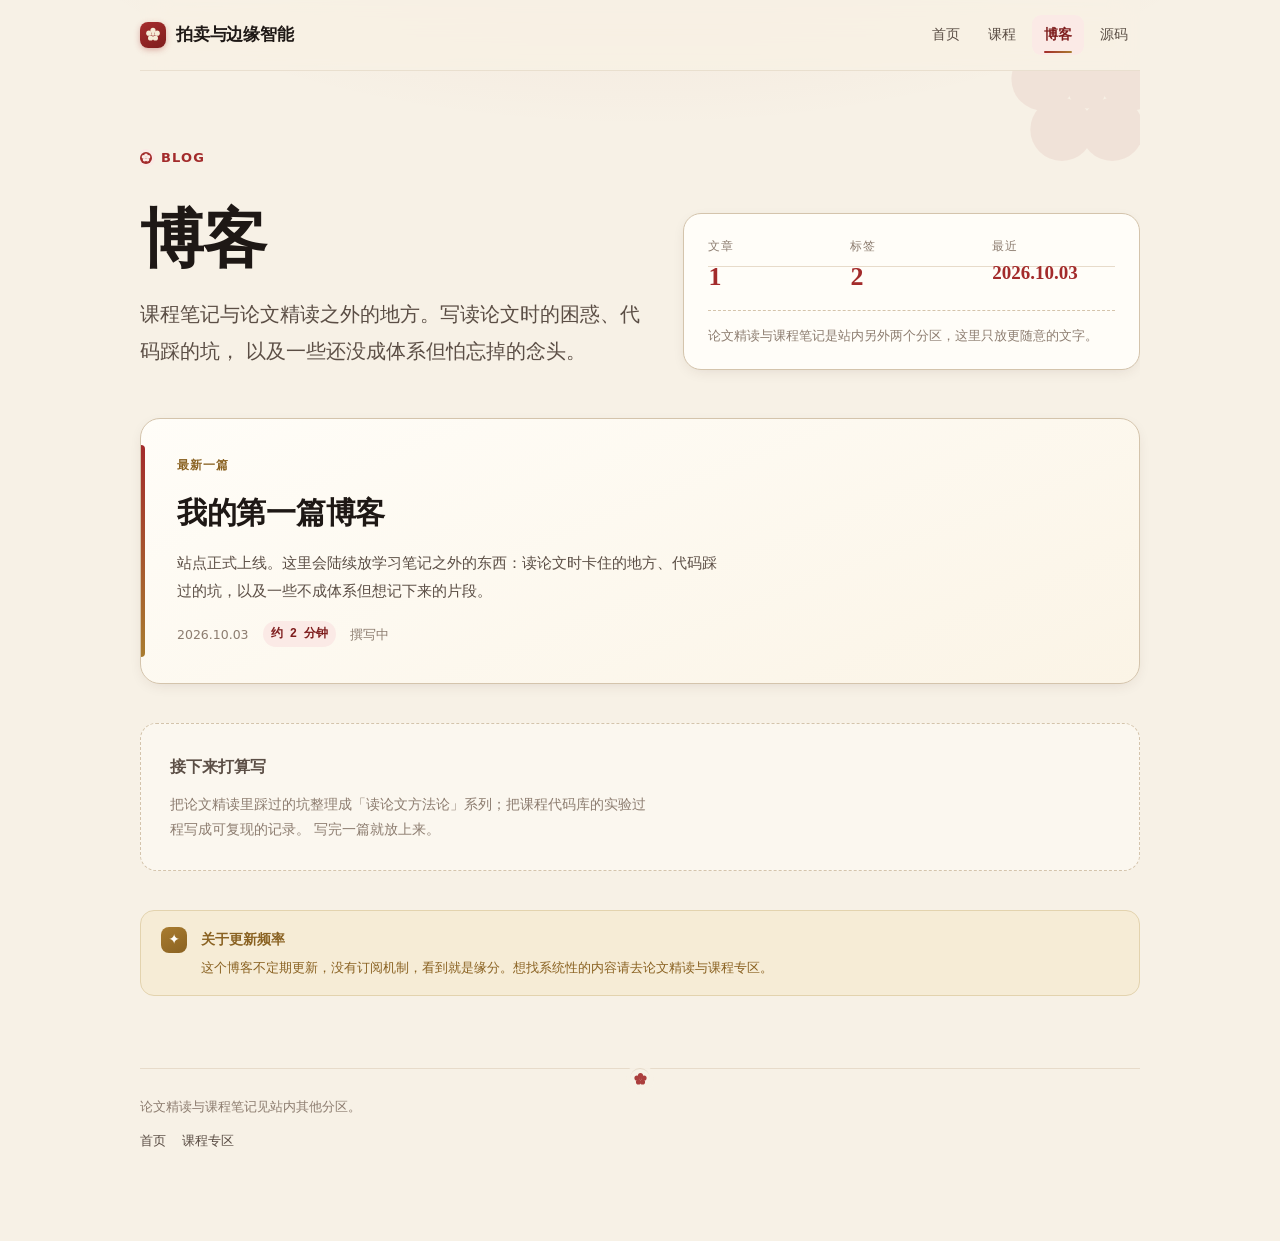
==== commit 9ddb7283: "博客页重做 + 排版系统化：字号令牌、subgrid 等高、内联关键 CSS 博客页从单行占位改为完整设计： - 双栏题头：衬线大标题 + 「卷宗」统计卡（文章数/标签数/最近更新） - 头条文章整块" ====
--- a/blog/index.html
+++ b/blog/index.html
@@ -1,3 +1,314 @@
-<!DOCTYPE html><html lang="zh-CN"> <head><meta charset="utf-8"><meta name="viewport" content="width=device-width, initial-scale=1"><title>sparrowren 的博客</title><meta name="description" content="学习、研究与生活记录。"><link rel="canonical" href="https://sparrowren.github.io/blog/"><!-- Open Graph：分享到社交平台时带标题与摘要 --><meta property="og:type" content="website"><meta property="og:title" content="sparrowren 的博客"><meta property="og:description" content="学习、研究与生活记录。"><meta property="og:url" content="https://sparrowren.github.io/blog/"><meta name="twitter:card" content="summary"><!-- 站点图标：符纸底 + 绛红五瓣梅 --><link rel="icon" href="data:image/svg+xml,<svg xmlns='http://www.w3.org/2000/svg' viewBox='0 0 100 100'><defs><linearGradient id='g' x1='0' y1='0' x2='1' y2='1'><stop offset='0' stop-color='%23a32b2b'/><stop offset='1' stop-color='%237e1d1d'/></linearGradient></defs><rect width='100' height='100' rx='22' fill='url(%23g)'/><g fill='%23f6ecd6'><circle cx='50' cy='28' r='11'/><circle cx='70' cy='41' r='11'/><circle cx='62' cy='63' r='11'/><circle cx='38' cy='63' r='11'/><circle cx='30' cy='41' r='11'/></g><circle cx='50' cy='46' r='7' fill='%23a97c2f'/></svg>"><link rel="stylesheet" href="/_astro/index.KiD_cvS0.css"></head> <body> <div class="wrap">  <nav class="nav"><a class="brand" href="/"><span class="mark" aria-hidden="true"></span><span>拍卖与边缘智能</span></a><div class="nav-links"><a href="/">首页</a><a href="/courses/">课程</a><a href="/blog/" aria-current="page">博客</a><a href="https://github.com/sparrowren/sparrowren.github.io" target="_blank" rel="noopener">源码</a></div></nav> <header class="hero"> <div class="eyebrow">Blog</div> <h1>sparrowren 的博客</h1> <p class="sub">欢迎！这里记录我的学习、研究和生活。</p> </header> <div class="list"> <div class="row"> <div> <div class="t">我的第一篇博客</div> <div class="s">今天，我的个人博客上线了！</div> </div> <span class="btn go" aria-disabled="true">阅读</span> </div> </div> <footer>
+<!DOCTYPE html><html lang="zh-CN"> <head><meta charset="utf-8"><meta name="viewport" content="width=device-width, initial-scale=1"><title>sparrowren 的博客</title><meta name="description" content="学习、研究与生活记录。"><link rel="canonical" href="https://sparrowren.github.io/blog/"><!-- Open Graph：分享到社交平台时带标题与摘要 --><meta property="og:type" content="website"><meta property="og:title" content="sparrowren 的博客"><meta property="og:description" content="学习、研究与生活记录。"><meta property="og:url" content="https://sparrowren.github.io/blog/"><meta name="twitter:card" content="summary"><!-- 站点图标：符纸底 + 绛红五瓣梅 --><link rel="icon" href="data:image/svg+xml,<svg xmlns='http://www.w3.org/2000/svg' viewBox='0 0 100 100'><defs><linearGradient id='g' x1='0' y1='0' x2='1' y2='1'><stop offset='0' stop-color='%23a32b2b'/><stop offset='1' stop-color='%237e1d1d'/></linearGradient></defs><rect width='100' height='100' rx='22' fill='url(%23g)'/><g fill='%23f6ecd6'><circle cx='50' cy='28' r='11'/><circle cx='70' cy='41' r='11'/><circle cx='62' cy='63' r='11'/><circle cx='38' cy='63' r='11'/><circle cx='30' cy='41' r='11'/></g><circle cx='50' cy='46' r='7' fill='%23a97c2f'/></svg>"><!--
+      关键样式兜底：GitHub Pages 发布时 HTML 与 CSS 不是同一时刻上线，
+      两者版本不一致的那几十秒里，浏览器会拿到 HTML 却拿不到新 CSS，
+      页面就退化成「裸 HTML」（无字体、无留白、无按钮样式）。
+
+      这里内联一份最小的排版样式（约 1KB），保证在外部 CSS 到达前
+      页面就已经可读——不会出现完全无样式的裸文本。
+      真正的样式仍由 global.css 覆盖，此处只是防闪。
+    --><style>
+      :root {
+        --bg: #f7f1e6;
+        --surface: #fffdf8;
+        --surface-2: #f2e9da;
+        --ink: #1e1815;
+        --ink-2: #5b4e45;
+        --ink-3: #8d7d70;
+        --line: #e7dbca;
+        --accent: #a32b2b;
+        --accent-2: #7e1d1d;
+        --accent-soft: #fbeae6;
+        --gold-soft: #f6ecd6;
+        --gold-2: #8a6222;
+        --radius: 14px;
+      }
+      * {
+        box-sizing: border-box;
+      }
+      body {
+        margin: 0;
+        background: var(--bg);
+        color: var(--ink);
+        font-family: 'Source Han Sans SC', 'Noto Sans SC', 'PingFang SC',
+          'Microsoft YaHei', system-ui, sans-serif;
+        font-size: 16px;
+        line-height: 1.85;
+        -webkit-font-smoothing: antialiased;
+      }
+      .wrap {
+        max-width: 1080px;
+        margin: 0 auto;
+        padding: 0 24px 80px;
+      }
+      h1 {
+        font-family: 'Source Han Serif SC', 'Noto Serif SC', 'Songti SC',
+          Georgia, serif;
+        font-size: clamp(2rem, 1.3rem + 3vw, 3.25rem);
+        line-height: 1.16;
+        letter-spacing: -0.01em;
+        margin: 0 0 16px;
+        word-break: keep-all;
+      }
+      h2,
+      h3 {
+        line-height: 1.4;
+        word-break: keep-all;
+      }
+      a {
+        color: inherit;
+      }
+      .nav {
+        display: flex;
+        align-items: center;
+        justify-content: space-between;
+        gap: 16px;
+        padding: 15px 0;
+        border-bottom: 1px solid var(--line);
+        background: var(--bg);
+      }
+      .brand {
+        display: flex;
+        align-items: center;
+        gap: 10px;
+        font-weight: 640;
+        text-decoration: none;
+      }
+      .brand .mark {
+        width: 26px;
+        height: 26px;
+        border-radius: 8px;
+        flex: none;
+        background: linear-gradient(150deg, var(--accent), var(--accent-2));
+      }
+      .nav-links {
+        display: flex;
+        gap: 4px;
+      }
+      .nav-links a {
+        color: var(--ink-2);
+        text-decoration: none;
+        font-size: 14px;
+        padding: 7px 12px;
+        border-radius: 9px;
+      }
+      .nav-links a:hover {
+        color: var(--accent);
+        background: var(--accent-soft);
+      }
+      .hero,
+      .hero2 {
+        padding: 56px 0 36px;
+      }
+      .eyebrow {
+        display: inline-block;
+        font-size: 13px;
+        font-weight: 640;
+        letter-spacing: 0.09em;
+        color: var(--accent);
+        text-transform: uppercase;
+        margin-bottom: 16px;
+      }
+      .sub {
+        color: var(--ink-2);
+        font-size: 17px;
+        line-height: 1.7;
+        margin: 0 0 24px;
+        max-width: 32em;
+      }
+      .stats,
+      .cardstats,
+      .cmeta {
+        display: flex;
+        gap: 14px;
+        flex-wrap: wrap;
+        font-size: 13px;
+        color: var(--ink-3);
+      }
+      .sec {
+        margin: 56px 0 20px;
+        padding-bottom: 12px;
+        border-bottom: 1px solid var(--line);
+        display: flex;
+        align-items: baseline;
+        gap: 11px;
+      }
+      .sec h2 {
+        font-family: 'Source Han Serif SC', 'Noto Serif SC', 'Songti SC',
+          Georgia, serif;
+        font-size: 26px;
+        font-weight: 700;
+        margin: 0;
+      }
+      .sec .count {
+        font-size: 13px;
+        color: var(--ink-3);
+      }
+      .grid,
+      .course-grid,
+      .proj-list {
+        display: grid;
+        grid-template-columns: repeat(auto-fit, minmax(min(100%, 20rem), 1fr));
+        gap: 24px;
+      }
+      .card,
+      .course,
+      .proj,
+      .list,
+      .feats {
+        background: var(--surface);
+        border: 1px solid var(--line);
+        border-radius: var(--radius);
+        padding: 24px;
+      }
+      .card h3 {
+        font-family: 'Source Han Serif SC', 'Noto Serif SC', 'Songti SC',
+          Georgia, serif;
+        font-size: 20px;
+        line-height: 1.4;
+        margin: 0 0 8px;
+      }
+      .card .en,
+      .course .csub,
+      .proj .csub {
+        font-size: 13px;
+        color: var(--ink-3);
+        margin: 0 0 14px;
+      }
+      .card p.desc,
+      .cdesc {
+        font-size: 14px;
+        line-height: 1.75;
+        color: var(--ink-2);
+        margin: 0 0 16px;
+      }
+      .meta,
+      .tags,
+      .btns,
+      .filters {
+        display: flex;
+        gap: 8px;
+        flex-wrap: wrap;
+        align-items: center;
+      }
+      .btns {
+        margin-top: auto;
+      }
+      .venue,
+      .badge,
+      .tag,
+      .chip {
+        font-size: 11.5px;
+        font-weight: 640;
+        padding: 3px 9px;
+        border-radius: 6px;
+        background: var(--gold-soft);
+        color: var(--gold-2);
+      }
+      .tag {
+        background: var(--surface-2);
+        color: var(--ink-2);
+        font-weight: 500;
+      }
+      .btn {
+        display: inline-flex;
+        align-items: center;
+        gap: 6px;
+        min-height: 40px;
+        padding: 0.6em 1.15em;
+        border-radius: 999px;
+        font-family: inherit;
+        font-size: 13.5px;
+        font-weight: 550;
+        text-decoration: none;
+        background: var(--surface);
+        border: 1px solid var(--line);
+        color: var(--ink);
+      }
+      .btn.primary {
+        background: var(--accent);
+        border-color: var(--accent);
+        color: #fff;
+      }
+      .btn[aria-disabled='true'] {
+        opacity: 0.55;
+      }
+      .row,
+      .file-link {
+        display: flex;
+        align-items: center;
+        justify-content: space-between;
+        gap: 16px;
+        padding: 15px 0;
+        border-bottom: 1px solid var(--line);
+        text-decoration: none;
+      }
+      .row:last-child {
+        border-bottom: none;
+      }
+      .row .t {
+        font-weight: 550;
+      }
+      .row .s,
+      .file-desc {
+        font-size: 13px;
+        color: var(--ink-3);
+        margin-top: 3px;
+      }
+      .notice {
+        background: var(--gold-soft);
+        color: var(--gold-2);
+        border-radius: 12px;
+        padding: 14px 18px;
+        font-size: 13px;
+        line-height: 1.7;
+        margin-top: 20px;
+      }
+      .cta-band {
+        margin-top: 64px;
+        border-radius: 18px;
+        padding: 40px 44px;
+        background: linear-gradient(126deg, #7e1d1d, #a32b2b 46%, #5c2a22);
+        color: #fff;
+      }
+      .cta-band h2 {
+        font-family: 'Source Han Serif SC', 'Noto Serif SC', 'Songti SC',
+          Georgia, serif;
+        font-size: 23px;
+        margin: 0 0 10px;
+      }
+      .cta-band p {
+        margin: 0 0 20px;
+        font-size: 14px;
+        line-height: 1.75;
+        color: rgba(255, 245, 235, 0.85);
+      }
+      footer {
+        margin-top: 64px;
+        padding-top: 24px;
+        border-top: 1px solid var(--line);
+        font-size: 12.5px;
+        color: var(--ink-3);
+        line-height: 1.9;
+      }
+      .foot-links {
+        display: flex;
+        gap: 16px;
+        flex-wrap: wrap;
+        margin-top: 10px;
+      }
+      @media (max-width: 600px) {
+        .wrap {
+          padding: 0 16px 60px;
+        }
+      }
+    </style><link rel="stylesheet" href="/_astro/index.BG47Ji7m.css"></head> <body> <div class="wrap">  <nav class="nav"><a class="brand" href="/"><span class="mark" aria-hidden="true"></span><span>拍卖与边缘智能</span></a><div class="nav-links"><a href="/">首页</a><a href="/courses/">课程</a><a href="/blog/" aria-current="page">博客</a><a href="https://github.com/sparrowren/sparrowren.github.io" target="_blank" rel="noopener">源码</a></div></nav>  <header class="b-hero"> <div> <div class="eyebrow">Blog</div> <h1>博客</h1> <p class="sub">
+课程笔记与论文精读之外的地方。写读论文时的困惑、代码踩的坑，
+        以及一些还没成体系但怕忘掉的念头。
+</p> </div> <aside class="b-ledger"> <dl> <div> <dt>文章</dt> <dd>1</dd> </div> <div> <dt>标签</dt> <dd>2</dd> </div> <div> <dt>最近</dt> <dd style="font-size:19px">2026.10.03</dd> </div> </dl> <div class="stamp">
+论文精读与课程笔记是站内另外两个分区，这里只放更随意的文字。
+</div> </aside> </header>  <a class="b-feature"> <div class="kicker"> <span>最新一篇</span> </div> <h2>我的第一篇博客</h2> <p>站点正式上线。这里会陆续放学习笔记之外的东西：读论文时卡住的地方、代码踩过的坑，以及一些不成体系但想记下来的片段。</p> <div class="meta"> <span class="date">2026.10.03</span> <b>约 2 分钟</b> <span>撰写中</span> </div> </a>   <section class="b-blank" style="margin-top: var(--sp-l)"> <b>接下来打算写</b> <p>
+把论文精读里踩过的坑整理成「读论文方法论」系列；把课程代码库的实验过程写成可复现的记录。
+      写完一篇就放上来。
+</p> </section> <div class="b-note"> <div class="ic">✦</div> <div> <b>关于更新频率</b> <p>这个博客不定期更新，没有订阅机制，看到就是缘分。想找系统性的内容请去论文精读与课程专区。</p> </div> </div> <footer>
 论文精读与课程笔记见站内其他分区。
 <div class="foot-links"> <a href="/">首页</a> <a href="/courses/">课程专区</a> </div> </footer>  </div> </body></html>
--- a/_astro/index.BG47Ji7m.css
+++ b/_astro/index.BG47Ji7m.css
@@ -0,0 +1 @@
+:root{--bg: #f7f1e6;--bg-tint: rgba(163, 43, 43, .09);--surface: #fffdf8;--surface-2: #f2e9da;--ink: #1e1815;--ink-2: #5b4e45;--ink-3: #8d7d70;--line: #e7dbca;--line-2: #d4c4ac;--accent: #a32b2b;--accent-2: #7e1d1d;--accent-soft: #fbeae6;--gold: #a97c2f;--gold-2: #8a6222;--gold-soft: #f6ecd6;--ok: #3d7a4f;--ok-soft: #e9f2e9;--warn: #9c5c1c;--warn-soft: #faf0de;--sh-sm: 0 1px 2px rgba(60, 40, 30, .06);--sh-md: 0 4px 16px -6px rgba(60, 40, 30, .16);--sh-lg: 0 18px 40px -20px rgba(50, 30, 22, .32);--radius: 14px;--radius-sm: 9px;--maxw: 1080px;--font-display: "Source Han Serif SC", "Noto Serif SC", "Songti SC", "SimSun", Georgia, "Times New Roman", serif;--font-body: "Source Han Sans SC", "Noto Sans SC", "PingFang SC", "HarmonyOS Sans SC", "Microsoft YaHei", system-ui, -apple-system, "Segoe UI", sans-serif;--font-mono: "JetBrains Mono", ui-monospace, SFMono-Regular, Menlo, Consolas, "Liberation Mono", monospace;--fs-body: clamp(1rem, .97rem + .15vw, 1.0625rem);--fs-lead: clamp(1.0625rem, 1rem + .4vw, 1.25rem);--fs-h3: clamp(1.125rem, 1.03rem + .45vw, 1.375rem);--fs-h2: clamp(1.375rem, 1.15rem + 1.1vw, 1.875rem);--fs-h1: clamp(2rem, 1.3rem + 3vw, 3.25rem);--fs-display: clamp(2.25rem, 1.4rem + 3.8vw, 4rem);--lh-tight: 1.16;--lh-snug: 1.4;--lh-body: 1.85;--tracking-wide: .09em;--sp-3xs: clamp(.25rem, .23rem + .1vw, .3125rem);--sp-2xs: clamp(.5rem, .46rem + .2vw, .625rem);--sp-xs: clamp(.75rem, .7rem + .25vw, .9375rem);--sp-s: clamp(1rem, .93rem + .35vw, 1.25rem);--sp-m: clamp(1.5rem, 1.4rem + .5vw, 1.875rem);--sp-l: clamp(2rem, 1.86rem + .7vw, 2.5rem);--sp-xl: clamp(3rem, 2.8rem + 1vw, 3.75rem);--gutter: clamp(1.125rem, 4vw, 2.5rem);--measure: 36em}*{box-sizing:border-box}html{scroll-behavior:smooth;scroll-padding-top:84px;-webkit-text-size-adjust:100%}body{margin:0;color:var(--ink);background:var(--bg);background-image:radial-gradient(900px 400px at 50% -160px,var(--bg-tint),rgba(163,43,43,0) 72%);background-repeat:no-repeat;font-family:var(--font-body);font-size:var(--fs-body);line-height:var(--lh-body);-webkit-font-smoothing:antialiased;text-rendering:optimizeLegibility;font-variant-numeric:oldstyle-nums proportional-nums}a{color:inherit;text-underline-offset:.2em;text-decoration-thickness:1px}:where(a,button,input,[tabindex]):focus-visible{outline:2px solid color-mix(in oklab,var(--accent) 62%,transparent);outline-offset:2px;border-radius:6px}::selection{background:color-mix(in oklab,var(--accent) 22%,transparent);color:var(--ink)}.wrap{max-width:var(--maxw);margin:0 auto;padding:0 var(--gutter) 88px}.sr-only{position:absolute;width:1px;height:1px;padding:0;margin:-1px;overflow:hidden;clip:rect(0 0 0 0);white-space:nowrap;border:0}.nav{position:sticky;top:0;z-index:30;display:flex;align-items:center;justify-content:space-between;gap:16px;padding:15px 0;background:color-mix(in oklab,var(--bg) 86%,transparent);backdrop-filter:blur(14px) saturate(1.8);-webkit-backdrop-filter:blur(14px) saturate(1.8);border-bottom:1px solid color-mix(in oklab,var(--line) 80%,transparent)}@supports not (backdrop-filter: blur(1px)){.nav{background:var(--bg)}}.brand{display:flex;align-items:center;gap:10px;font-weight:640;letter-spacing:-.01em;text-decoration:none;white-space:nowrap}.brand .mark{width:26px;height:26px;border-radius:8px;position:relative;flex:none;box-shadow:0 2px 7px -1px #a32b2b73;background-image:url("data:image/svg+xml,%3Csvg xmlns='http://www.w3.org/2000/svg' viewBox='0 0 100 100'%3E%3Cg fill='%23f6ecd6'%3E%3Ccircle cx='50' cy='27' r='13'/%3E%3Ccircle cx='71' cy='41' r='13'/%3E%3Ccircle cx='62' cy='65' r='13'/%3E%3Ccircle cx='38' cy='65' r='13'/%3E%3Ccircle cx='29' cy='41' r='13'/%3E%3C/g%3E%3Ccircle cx='50' cy='46' r='8' fill='%23f6ecd6'/%3E%3C/svg%3E"),linear-gradient(150deg,var(--accent) 8%,var(--accent-2) 100%);background-repeat:no-repeat;background-size:78% 78%,auto;background-position:center,0 0}.nav-links{display:flex;align-items:center;gap:4px}.nav-links a{position:relative;color:var(--ink-2);text-decoration:none;font-size:14px;padding:7px 12px;border-radius:var(--radius-sm);transition:color .15s,background .15s}.nav-links a:hover{color:var(--accent);background:var(--accent-soft)}.nav-links a[aria-current=page]{color:var(--accent-2);font-weight:640;background:var(--accent-soft)}.nav-links a:after{content:"";position:absolute;left:12px;right:12px;bottom:2px;height:2px;border-radius:2px;background:linear-gradient(90deg,var(--accent),var(--gold));transform:scaleX(0);transform-origin:center;transition:transform .18s ease}.nav-links a:hover:after,.nav-links a[aria-current=page]:after{transform:scaleX(1)}.hero{padding:64px 0 44px}.eyebrow{display:inline-flex;align-items:center;gap:9px;font-size:.8125rem;font-weight:640;letter-spacing:var(--tracking-wide);color:var(--accent);text-transform:uppercase;margin-bottom:var(--sp-s)}.eyebrow:before{content:"";width:12px;height:12px;flex:none;border-radius:50%;background:var(--accent);background-image:url("data:image/svg+xml,%3Csvg xmlns='http://www.w3.org/2000/svg' viewBox='0 0 100 100'%3E%3Cg fill='%23fbeae6'%3E%3Ccircle cx='50' cy='27' r='15'/%3E%3Ccircle cx='71' cy='41' r='15'/%3E%3Ccircle cx='62' cy='65' r='15'/%3E%3Ccircle cx='38' cy='65' r='15'/%3E%3Ccircle cx='29' cy='41' r='15'/%3E%3C/g%3E%3Ccircle cx='50' cy='46' r='9' fill='%23fbeae6'/%3E%3C/svg%3E");background-repeat:no-repeat;background-size:100% 100%;box-shadow:0 0 0 3px var(--accent-soft)}h1{font-family:var(--font-display);font-size:var(--fs-h1);line-height:var(--lh-tight);margin:0 0 var(--sp-s);letter-spacing:-.01em;font-weight:700;text-wrap:balance;word-break:keep-all}.sub{color:var(--ink-2);font-size:var(--fs-lead);line-height:1.7;margin:0;max-width:32em;text-wrap:pretty}.stats{display:flex;gap:10px;flex-wrap:wrap;margin-top:32px}.stat{display:flex;align-items:baseline;gap:8px;background:var(--surface);border:1px solid var(--line);border-radius:12px;padding:12px 18px;font-size:12.5px;color:var(--ink-3);box-shadow:var(--sh-sm)}.stat b{font-size:20px;font-weight:660;color:var(--ink);letter-spacing:-.02em;font-variant-numeric:tabular-nums}.sec{display:flex;align-items:baseline;gap:11px;margin:var(--sp-xl) 0 var(--sp-m);padding-bottom:var(--sp-xs);border-bottom:1px solid var(--line);position:relative}.sec:after{content:"";position:absolute;left:0;bottom:-1px;width:46px;height:2px;border-radius:2px;background:linear-gradient(90deg,var(--accent),var(--gold))}.sec h2{font-family:var(--font-display);font-size:var(--fs-h2);font-weight:700;line-height:var(--lh-snug);margin:0;letter-spacing:-.01em;word-break:keep-all}.sec .count{font-size:12.5px;color:var(--ink-3)}.grid.narrow{grid-template-columns:minmax(0,1fr);max-width:calc(50% - var(--sp-m) / 2)}@media(max-width:860px){.grid.narrow{max-width:none}}.grid{display:grid;grid-template-columns:repeat(auto-fit,minmax(min(100%,20rem),1fr));gap:var(--sp-m);grid-auto-rows:auto}.card{position:relative;display:grid;grid-row:span 4;grid-template-rows:subgrid;gap:0;background:var(--surface);border:1px solid var(--line);border-radius:var(--radius);padding:var(--sp-m);box-shadow:var(--sh-sm);transition:border-color .2s,box-shadow .2s,transform .2s}@supports not (grid-template-rows: subgrid){.grid{grid-template-columns:repeat(2,minmax(0,1fr))}.card .btns{margin-top:auto}}.card:hover{border-color:var(--line-2);transform:translateY(-3px);box-shadow:var(--sh-lg)}.card:before{content:"";position:absolute;inset:-1px -1px auto;height:3px;border-radius:var(--radius) var(--radius) 0 0;background:var(--card-accent, var(--accent));opacity:0;transition:opacity .2s}.card:hover:before{opacity:1}.card .idx{position:absolute;top:22px;right:24px;font-size:12px;font-weight:600;color:#c6ccd7;letter-spacing:.05em;font-variant-numeric:tabular-nums}.card h3{margin:0 0 var(--sp-2xs);padding-right:38px;font-family:var(--font-display);font-size:var(--fs-h3);line-height:var(--lh-snug);font-weight:700;letter-spacing:-.01em;word-break:keep-all;text-wrap:pretty;min-height:0}.card .en{margin:0 0 var(--sp-xs);font-size:.78125rem;line-height:1.55;color:var(--ink-3);min-height:0;display:-webkit-box;-webkit-line-clamp:2;-webkit-box-orient:vertical;overflow:hidden}.card .meta{display:flex;gap:8px;flex-wrap:wrap;align-items:center;margin-bottom:15px}.badge{font-size:11px;font-weight:640;padding:3px 9px;border-radius:6px}.badge.on{background:var(--accent-soft);color:var(--accent-2)}.badge.off{background:var(--warn-soft);color:var(--warn)}.badge.soon{background:var(--gold-soft);color:var(--gold-2)}.venue{font-size:11.5px;font-weight:640;padding:3px 9px;border-radius:6px;background:var(--gold-soft);color:var(--gold-2)}.year{font-size:12px;color:var(--ink-3);font-variant-numeric:tabular-nums}.card p.desc{margin:0 0 var(--sp-s);font-size:.875rem;line-height:1.75;color:var(--ink-2);min-height:0;display:-webkit-box;-webkit-line-clamp:4;-webkit-box-orient:vertical;overflow:hidden}.cardstats{display:flex;gap:15px;flex-wrap:wrap;margin-bottom:15px;padding-bottom:14px;border-bottom:1px dashed var(--line)}.cardstats span{font-size:12px;color:var(--ink-3)}.cardstats b{color:var(--ink);font-weight:620;font-variant-numeric:tabular-nums}.tags{display:flex;gap:6px;flex-wrap:wrap;margin:0 0 20px}.tag{font-size:11.5px;padding:3px 9px;border-radius:99px;background:var(--surface-2);color:var(--ink-2);border:1px solid var(--line)}.btns{display:flex;gap:9px;flex-wrap:wrap;margin-top:auto}.btn{display:inline-flex;align-items:center;gap:6px;font-family:inherit;font-size:.84375rem;font-weight:550;line-height:1.2;min-height:40px;padding:.6em 1.15em;border-radius:999px;text-decoration:none;white-space:nowrap;border:1px solid var(--line);color:var(--ink);background:var(--surface);transition:background .15s,border-color .15s,color .15s,transform .15s}.btn:hover{background:var(--surface-2);border-color:var(--line-2)}.btn:active{transform:translateY(1px)}.btn.primary{background:var(--accent);border-color:color-mix(in oklab,var(--accent),#000 12%);color:#fff;box-shadow:0 2px 8px -2px #a32b2b66}.btn.primary:hover{background:color-mix(in oklab,var(--accent),#000 8%);border-color:color-mix(in oklab,var(--accent),#000 8%);color:#fff}.btn .arrow{opacity:.45}.btn[aria-disabled=true]{opacity:.55;cursor:not-allowed}.feats{display:grid;grid-template-columns:repeat(3,minmax(0,1fr));gap:1px;background:var(--line);border:1px solid var(--line);border-radius:var(--radius);overflow:hidden;margin-top:48px}.feat{background:var(--surface);padding:22px 24px 24px}.feat .ico{color:var(--accent);margin-bottom:12px;display:block}.feat b{display:block;font-size:14px;font-weight:620;margin-bottom:6px}.feat p{margin:0;font-size:12.5px;line-height:1.7;color:var(--ink-3)}.course-grid{display:grid;grid-template-columns:repeat(auto-fit,minmax(min(100%,19rem),1fr));gap:var(--sp-m)}.course{position:relative;display:grid;grid-row:span 7;grid-template-rows:subgrid;gap:0;background:var(--surface);border:1px solid var(--line);border-radius:var(--radius);padding:var(--sp-m);box-shadow:var(--sh-sm);transition:border-color .2s,box-shadow .2s,transform .2s}.course:hover{border-color:var(--line-2);transform:translateY(-3px);box-shadow:var(--sh-lg)}.course:after{content:"";position:absolute;left:0;top:22px;bottom:22px;width:3px;border-radius:0 3px 3px 0;background:linear-gradient(180deg,var(--gold),#8a6222)}.course .cno{font-size:11.5px;font-weight:660;letter-spacing:.08em;color:var(--gold-2);text-transform:uppercase;margin-bottom:10px}.course h3{margin:0 0 var(--sp-2xs);font-family:var(--font-display);font-size:var(--fs-h3);font-weight:700;letter-spacing:-.01em;line-height:var(--lh-snug);word-break:keep-all}.course .csub{margin:0 0 14px;font-size:13px;color:var(--ink-3)}.course p.cdesc{margin:0 0 16px;font-size:13.5px;line-height:1.75;color:var(--ink-2);flex:1}.course .cmeta{display:flex;gap:14px;flex-wrap:wrap;font-size:12px;color:var(--ink-3);margin-bottom:16px;padding-top:14px;border-top:1px dashed var(--line)}.course .cmeta b{color:var(--ink);font-weight:620;font-variant-numeric:tabular-nums}.course-bar{display:flex;align-items:center;justify-content:space-between;gap:14px;flex-wrap:wrap;margin-bottom:18px}.filters{display:flex;gap:6px;flex-wrap:wrap;padding:4px;background:var(--surface-2);border:1px solid var(--line);border-radius:11px}.chip{display:inline-flex;align-items:center;gap:6px;font:inherit;font-size:13px;font-weight:550;color:var(--ink-2);background:transparent;border:1px solid transparent;border-radius:8px;padding:6px 12px;cursor:pointer;transition:background .15s,color .15s,box-shadow .15s}.chip:hover{color:var(--ink);background:var(--surface)}.chip[aria-pressed=true]{color:var(--accent-2);background:var(--surface);box-shadow:var(--sh-sm)}.chip-n{font-size:11px;font-variant-numeric:tabular-nums;color:var(--ink-3);background:var(--surface);border:1px solid var(--line);border-radius:99px;padding:0 6px;min-width:20px;text-align:center}.chip[aria-pressed=true] .chip-n{color:var(--accent-2);border-color:#c9dbfb}.empty{background:var(--surface);border:1px dashed var(--line-2);border-radius:var(--radius);padding:34px 24px;text-align:center;color:var(--ink-3);font-size:14px;margin:0}.course-top{display:flex;align-items:center;justify-content:space-between;gap:10px;margin-bottom:10px}.proj-list{display:flex;flex-direction:column;gap:18px}.proj{display:flex;background:var(--surface);border:1px solid var(--line);border-radius:var(--radius);box-shadow:var(--sh-sm);overflow:hidden;transition:border-color .2s,box-shadow .2s}.proj:hover{border-color:var(--line-2);box-shadow:var(--sh-md)}.proj-bar{width:4px;flex:none}.proj-body{flex:1;min-width:0;padding:24px 26px 22px}.proj-head{display:flex;align-items:flex-start;justify-content:space-between;gap:16px;margin-bottom:12px}.proj-head h3{margin:4px 0 5px;font-family:var(--font-display);font-size:var(--fs-h3);font-weight:700;letter-spacing:-.01em;line-height:var(--lh-snug);word-break:keep-all}.proj-head .cno{font-size:11.5px;font-weight:600;letter-spacing:.06em;color:var(--ink-3);text-transform:uppercase}.file-count{flex:none;font-size:12px;color:var(--ink-3);background:var(--surface-2);border:1px solid var(--line);border-radius:99px;padding:4px 11px;font-variant-numeric:tabular-nums}.file-list{list-style:none;margin:16px 0 0;padding:0;border-top:1px solid var(--line)}.file-list li{border-bottom:1px solid var(--line)}.file-list li:last-child{border-bottom:none}.file-link{display:flex;align-items:center;gap:12px;padding:12px 2px;text-decoration:none;transition:background .15s}.file-link:hover{background:var(--surface-2)}.file-link:hover .file-main b{color:var(--accent)}.lang{flex:none;width:52px;font-size:10.5px;font-weight:650;text-align:center;border-radius:5px;padding:3px 0;letter-spacing:.02em}.lang-python{background:#fff4e0;color:#9a5b12}.lang-cpp{background:#f6e6dc;color:#8a4a2a}.lang-c{background:#f1ece4;color:#5b4e45}.file-main{flex:1;min-width:0;display:flex;flex-direction:column;gap:2px}.file-main b{font-size:14px;font-weight:570;color:var(--ink);transition:color .15s}.file-desc{font-size:12.5px;color:var(--ink-3);line-height:1.6}.file-link .arrow{flex:none;color:var(--ink-3);font-size:13px;opacity:0;transition:opacity .15s,transform .15s}.file-link:hover .arrow{opacity:1;transform:translate(1px,-1px)}.list{background:var(--surface);border:1px solid var(--line);border-radius:var(--radius);padding:6px var(--sp-m);box-shadow:var(--sh-sm)}.row{display:flex;align-items:center;justify-content:space-between;gap:var(--sp-m);padding:var(--sp-s) 0;border-bottom:1px solid var(--line);transition:background .15s}.row:last-child{border-bottom:none}.row .t{font-family:var(--font-display);font-size:1rem;font-weight:700;letter-spacing:-.01em}.row .s{font-size:.8125rem;color:var(--ink-3);margin-top:4px}.row .go{flex:none}.notice{display:flex;gap:12px;align-items:flex-start;background:var(--gold-soft);border:1px solid #e3d3ae;border-radius:12px;padding:14px 18px;font-size:13px;line-height:1.7;color:var(--gold-2);margin-top:20px}.notice svg{flex:none;margin-top:2px}footer{position:relative;margin-top:72px;padding-top:26px;border-top:1px solid var(--line);font-size:12.5px;color:var(--ink-3);line-height:1.9}footer:before{content:"";position:absolute;top:-1px;left:50%;transform:translate(-50%);width:20px;height:20px;border-radius:50%;background:var(--bg);border-top:1px solid var(--line);background-image:url("data:image/svg+xml,%3Csvg xmlns='http://www.w3.org/2000/svg' viewBox='0 0 100 100'%3E%3Cg fill='%23a32b2b'%3E%3Ccircle cx='50' cy='27' r='15'/%3E%3Ccircle cx='71' cy='41' r='15'/%3E%3Ccircle cx='62' cy='65' r='15'/%3E%3Ccircle cx='38' cy='65' r='15'/%3E%3Ccircle cx='29' cy='41' r='15'/%3E%3C/g%3E%3Ccircle cx='50' cy='46' r='9' fill='%23a32b2b'/%3E%3C/svg%3E");background-repeat:no-repeat;background-size:84% 84%;background-position:center;box-shadow:0 0 0 4px var(--bg);opacity:.9}.foot-links{display:flex;gap:16px;flex-wrap:wrap;margin-top:10px}.foot-links a{color:var(--ink-2);text-decoration:none}.foot-links a:hover{color:var(--accent)}.hero2{position:relative;display:grid;grid-template-columns:minmax(0,1.08fr) minmax(0,.92fr);gap:56px;align-items:center;padding:76px 0 56px}.hero2:before{content:"";position:absolute;inset:-40px -24px auto;height:460px;z-index:-1;background-image:linear-gradient(var(--line) 1px,transparent 1px),linear-gradient(90deg,var(--line) 1px,transparent 1px);background-size:46px 46px;mask-image:radial-gradient(115% 88% at 22% 0%,#000 22%,transparent 76%);-webkit-mask-image:radial-gradient(115% 88% at 22% 0%,#000 22%,transparent 76%);opacity:.7;pointer-events:none}.hero2:after{content:"";position:absolute;top:4px;right:6px;width:200px;height:200px;z-index:-1;pointer-events:none;opacity:.085;background:url("data:image/svg+xml,%3Csvg xmlns='http://www.w3.org/2000/svg' viewBox='0 0 100 100'%3E%3Cg fill='%237e1d1d'%3E%3Ccircle cx='50' cy='26' r='14'/%3E%3Ccircle cx='72' cy='41' r='14'/%3E%3Ccircle cx='62' cy='66' r='14'/%3E%3Ccircle cx='38' cy='66' r='14'/%3E%3Ccircle cx='28' cy='41' r='14'/%3E%3C/g%3E%3Ccircle cx='50' cy='46' r='8' fill='%237e1d1d'/%3E%3C/svg%3E") no-repeat center / contain}.hero2 .eyebrow{margin-bottom:18px}.hero2 h1{font-size:clamp(32px,4.6vw,50px);margin-bottom:20px}.grad{color:var(--accent)}@supports ((background-clip: text) or (-webkit-background-clip: text)){.grad{background:linear-gradient(96deg,var(--accent) 6%,var(--gold) 96%);-webkit-background-clip:text;background-clip:text;color:transparent}}@media(forced-colors:active){.grad{color:CanvasText}}.hero2 .sub{max-width:600px;font-size:16.5px;margin-bottom:28px}.cta-row{display:flex;gap:12px;flex-wrap:wrap;margin-bottom:34px}.btn.lg{font-size:14.5px;font-weight:600;padding:12px 22px;border-radius:11px}.btn.ghost{background:transparent;border-color:var(--line-2);color:var(--ink)}.btn.ghost:hover{background:var(--surface);border-color:var(--accent);color:var(--accent)}.hero2 .stats{display:grid;grid-template-columns:repeat(4,minmax(0,1fr));gap:0;margin-top:0;background:var(--surface);border:1px solid var(--line);border-radius:var(--radius);box-shadow:var(--sh-sm);overflow:hidden}.hero2 .stat{flex-direction:column;align-items:flex-start;gap:2px;background:transparent;border:none;border-radius:0;box-shadow:none;padding:16px 18px;font-size:12px}.hero2 .stat+.stat{border-left:1px solid var(--line)}.hero2 .stat b{font-size:23px}.spotlight{position:relative;background:var(--surface);border:1px solid var(--line-2);border-radius:18px;padding:24px 26px 26px;box-shadow:var(--sh-lg);overflow:hidden;transition:transform .25s,box-shadow .25s}.spotlight:hover{transform:translateY(-4px)}.spotlight:after{content:"";position:absolute;inset:0 0 auto;height:4px;background:linear-gradient(92deg,var(--accent) 10%,var(--gold) 90%)}.duo{display:grid;grid-template-columns:1fr 1fr;gap:10px;margin:16px 0 18px}.duo div{border:1px solid var(--line);border-radius:10px;padding:11px 12px;background:var(--surface-2)}.duo div:last-child{background:var(--accent-soft);border-color:#eccfc8}.duo span{display:block;font-size:10.5px;font-weight:700;letter-spacing:.08em;color:var(--ink-3);margin-bottom:7px;text-transform:uppercase}.duo div:last-child span{color:var(--accent-2)}.duo i{display:block;height:4px;border-radius:3px;background:var(--line-2);margin-bottom:6px}.duo div:last-child i{background:#dfb3a9}.duo i:nth-child(3){width:72%}.duo i:nth-child(4){width:88%}.duo i:nth-child(5){width:54%;margin-bottom:0}.spotlight .meta{display:flex;gap:8px;flex-wrap:wrap;align-items:center;margin-bottom:14px}.spotlight h3{margin:0 0 8px;font-size:17px;word-break:keep-all;line-height:1.5;font-weight:650;letter-spacing:-.01em;text-wrap:pretty}.spotlight .en{margin:0 0 12px;font-size:12px;line-height:1.55;color:var(--ink-3)}.spotlight .kv{display:flex;gap:16px;flex-wrap:wrap;font-size:12px;color:var(--ink-3);margin-bottom:18px}.spotlight .kv b{color:var(--ink);font-weight:620;font-variant-numeric:tabular-nums}.sec .num{display:inline-grid;place-items:center;width:24px;height:24px;flex:none;border-radius:8px;background:var(--gold-soft);color:var(--accent-2);border:1px solid #e3d3ae;font-size:12px;font-weight:700;font-variant-numeric:tabular-nums;align-self:center}.door{position:relative;overflow:hidden}.door:before{opacity:1;height:3px}.door .ico-lg{display:grid;place-items:center;width:42px;height:42px;border-radius:12px;margin-bottom:16px;background:var(--accent-soft);color:var(--accent)}.door.warm .ico-lg{background:var(--gold-soft);color:var(--gold-2)}.door .en{min-height:0;-webkit-line-clamp:1;margin-bottom:13px}.door h3{min-height:0;padding-right:26px}.door p.desc{min-height:0;-webkit-line-clamp:3;margin-bottom:18px}.door .go{position:absolute;top:22px;right:24px;color:var(--line-2);font-size:18px;transition:transform .22s,color .22s}.door:hover .go{transform:translate(4px);color:var(--accent)}.row .t{display:flex;align-items:baseline;gap:9px;flex-wrap:wrap}.row .t em{font-style:normal;font-size:11px;font-weight:700;letter-spacing:.04em;color:var(--accent-2);background:var(--accent-soft);padding:2px 7px;border-radius:5px}.cta-band{position:relative;margin-top:64px;border-radius:18px;padding:40px 44px;background:linear-gradient(126deg,#7e1d1d,#a32b2b 38%,#5c2a22 74%,#3d1f1c);color:#fff;box-shadow:var(--sh-lg);overflow:hidden}.cta-band:after{content:"";position:absolute;top:-30px;right:-18px;width:176px;height:176px;pointer-events:none;opacity:.15;background:url("data:image/svg+xml,%3Csvg xmlns='http://www.w3.org/2000/svg' viewBox='0 0 100 100'%3E%3Cg fill='%23f6ecd6'%3E%3Ccircle cx='50' cy='26' r='14'/%3E%3Ccircle cx='72' cy='41' r='14'/%3E%3Ccircle cx='62' cy='66' r='14'/%3E%3Ccircle cx='38' cy='66' r='14'/%3E%3Ccircle cx='28' cy='41' r='14'/%3E%3C/g%3E%3Ccircle cx='50' cy='46' r='8' fill='%23f6ecd6'/%3E%3C/svg%3E") no-repeat center / contain}.cta-band h2{margin:0 0 10px;font-size:23px;word-break:keep-all;font-weight:660;letter-spacing:-.02em}.cta-band p{margin:0 0 22px;font-size:14px;line-height:1.75;color:#fff5ebd9;max-width:560px;position:relative}.cta-band .btns{margin-top:0;position:relative}.cta-band .btn{background:#fff5eb21;border-color:#f6ecd657;color:#fff;backdrop-filter:blur(6px)}.cta-band .btn:hover{background:#fff5eb3d;border-color:#f6ecd699}.cta-band .btn.solid{background:#f6ecd6;border-color:#f6ecd6;color:var(--accent-2);font-weight:620}.cta-band .btn.solid:hover{background:#fff;border-color:#fff;color:var(--accent-2)}@media(max-width:860px){.grid,.course-grid{grid-template-columns:minmax(0,1fr)}.feats{grid-template-columns:1fr}.hero2{grid-template-columns:minmax(0,1fr);gap:36px;padding:52px 0 40px}.hero2 .stats{grid-template-columns:repeat(2,minmax(0,1fr))}.hero2 .stat:nth-child(3){border-left:none}.hero2 .stat:nth-child(n+3){border-top:1px solid var(--line)}.cta-band{padding:32px 28px}}@media(max-width:600px){.wrap{padding:0 16px 60px}.hero{padding:40px 0 30px}.hero2{padding:40px 0 32px}.sec{margin:44px 0 18px}.card,.course{padding:22px 20px}.list{padding:4px 16px}.nav-links{gap:2px}.nav-links a{padding:6px 9px;font-size:13px}.feats{margin-top:34px}.feat{padding:18px 18px 20px}.card h3,.card .en,.card p.desc{min-height:0}.card .en,.card p.desc{display:block;-webkit-line-clamp:unset;overflow:visible}.brand span:not(.mark){display:none}.duo{gap:8px}.duo div{padding:9px 10px}.door .en,.door p.desc{-webkit-line-clamp:unset}.cta-band h2{font-size:20px}}@media(prefers-reduced-motion:reduce){*,*:before,*:after{animation-duration:.01ms!important;animation-iteration-count:1!important;transition-duration:.01ms!important}html{scroll-behavior:auto}}@media(forced-colors:active){.card,.course,.proj,.row,.btn{border:1px solid ButtonText}.grad,.eyebrow,.sec h2{color:CanvasText}}.b-hero{position:relative;display:grid;grid-template-columns:minmax(0,1.05fr) minmax(0,.95fr);gap:var(--sp-l);align-items:end;padding:clamp(2.75rem,6vw,4.5rem) 0 clamp(2rem,4vw,3rem);overflow:hidden}.b-hero:after{content:"";position:absolute;top:-78px;right:-52px;width:210px;height:210px;background-image:url("data:image/svg+xml,%3Csvg xmlns='http://www.w3.org/2000/svg' viewBox='0 0 100 100'%3E%3Cg fill='%23a32b2b'%3E%3Ccircle cx='50' cy='27' r='15'/%3E%3Ccircle cx='71' cy='41' r='15'/%3E%3Ccircle cx='62' cy='65' r='15'/%3E%3Ccircle cx='38' cy='65' r='15'/%3E%3Ccircle cx='29' cy='41' r='15'/%3E%3C/g%3E%3Ccircle cx='50' cy='46' r='9' fill='%23a32b2b'/%3E%3C/svg%3E");background-repeat:no-repeat;background-size:100% 100%;opacity:.07;pointer-events:none}.b-hero h1{font-family:var(--font-display);font-size:var(--fs-display);line-height:var(--lh-tight);letter-spacing:-.01em;text-wrap:balance;word-break:keep-all;margin:14px 0 0}.b-hero .sub{font-size:var(--fs-lead);color:var(--ink-2);line-height:var(--lh-body);max-width:34em;margin-top:18px}.b-ledger{position:relative;background:var(--surface);border:1px solid var(--line-2);border-radius:18px;padding:22px 24px;box-shadow:var(--sh-md)}.b-ledger:before{content:"";position:absolute;left:24px;right:24px;top:52px;height:1px;background:var(--line)}.b-ledger dl{position:relative;display:grid;grid-template-columns:repeat(3,minmax(0,1fr));gap:var(--sp-s);margin:0}.b-ledger dt{font-size:11.5px;letter-spacing:var(--tracking-wide);text-transform:uppercase;color:var(--ink-3)}.b-ledger dd{margin:6px 0 0;font-family:var(--font-display);font-size:26px;font-weight:700;line-height:1.1;color:var(--accent)}.b-ledger .stamp{margin-top:18px;padding-top:14px;border-top:1px dashed var(--line-2);font-size:12.5px;color:var(--ink-3);line-height:1.75}.b-feature{position:relative;display:grid;gap:16px;background:linear-gradient(158deg,#fffdf8,#fbf4e6);border:1px solid var(--line-2);border-radius:20px;padding:clamp(1.5rem,3vw,2.25rem);box-shadow:var(--sh-md);text-decoration:none;color:inherit;overflow:hidden;transition:transform .22s,box-shadow .22s,border-color .22s}.b-feature:hover{transform:translateY(-2px);box-shadow:var(--sh-lg);border-color:var(--accent)}.b-feature:before{content:"";position:absolute;left:0;top:26px;bottom:26px;width:4px;border-radius:0 4px 4px 0;background:linear-gradient(180deg,var(--accent),var(--gold))}.b-feature .kicker{display:flex;align-items:center;gap:10px;font-size:11.5px;font-weight:700;letter-spacing:var(--tracking-wide);text-transform:uppercase;color:var(--gold-2)}.b-feature h2{font-family:var(--font-display);font-size:var(--fs-h2);line-height:var(--lh-snug);letter-spacing:-.01em;text-wrap:balance;word-break:keep-all;margin:0;color:var(--ink)}.b-feature p{font-size:15px;line-height:var(--lh-body);color:var(--ink-2);max-width:var(--measure);margin:0}.b-feature .meta{display:flex;align-items:center;gap:14px;flex-wrap:wrap;font-size:12.5px;color:var(--ink-3)}.b-feature .meta b{font-family:var(--font-mono);font-size:12px;color:var(--accent-2);background:var(--accent-soft);padding:2px 8px;border-radius:999px;font-weight:600}.b-list{display:grid;gap:0;margin-top:var(--sp-s)}.b-item{position:relative;display:grid;grid-template-columns:7.5rem minmax(0,1fr);gap:var(--sp-m);padding:var(--sp-m) 0;border-bottom:1px solid var(--line);text-decoration:none;color:inherit;transition:background .16s}.b-item:last-child{border-bottom:none}.b-item:hover .b-item-t{color:var(--accent)}.b-item .date{font-family:var(--font-mono);font-size:12px;letter-spacing:.02em;color:var(--ink-3);padding-top:4px}.b-item-t{font-family:var(--font-display);font-size:var(--fs-h3);font-weight:700;line-height:var(--lh-snug);letter-spacing:-.01em;margin:0;text-wrap:balance;word-break:keep-all;transition:color .16s}.b-item-s{font-size:14.5px;line-height:var(--lh-body);color:var(--ink-2);margin:8px 0 0;max-width:var(--measure)}.b-tags{display:flex;gap:7px;flex-wrap:wrap;margin-top:12px}.b-tags span{font-size:11.5px;font-weight:600;letter-spacing:.02em;color:var(--gold-2);background:var(--gold-soft);border:1px solid #e7d7b2;border-radius:999px;padding:2px 10px}.b-blank{display:grid;gap:10px;border:1px dashed var(--line-2);border-radius:16px;padding:var(--sp-m);background:#fffdf880}.b-blank b{font-family:var(--font-display);font-size:15.5px;color:var(--ink-2);font-weight:700}.b-blank p{margin:0;font-size:13.5px;line-height:var(--lh-body);color:var(--ink-3);max-width:var(--measure)}.b-note{display:flex;gap:14px;align-items:flex-start;background:var(--gold-soft);border:1px solid #e3d3ae;border-radius:14px;padding:16px 20px;margin-top:var(--sp-l)}.b-note .ic{flex:none;width:26px;height:26px;border-radius:8px;background:linear-gradient(150deg,var(--gold),var(--gold-2));color:#fffdf8;display:grid;place-items:center;font-size:14px;font-weight:700}.b-note b{display:block;font-size:14px;color:var(--gold-2);margin-bottom:3px}.b-note p{margin:0;font-size:13px;line-height:1.8;color:var(--gold-2)}@media(max-width:860px){.b-hero{grid-template-columns:minmax(0,1fr);align-items:start;gap:var(--sp-m)}.b-item{grid-template-columns:minmax(0,1fr);gap:8px}.b-item .date{padding-top:0}}
